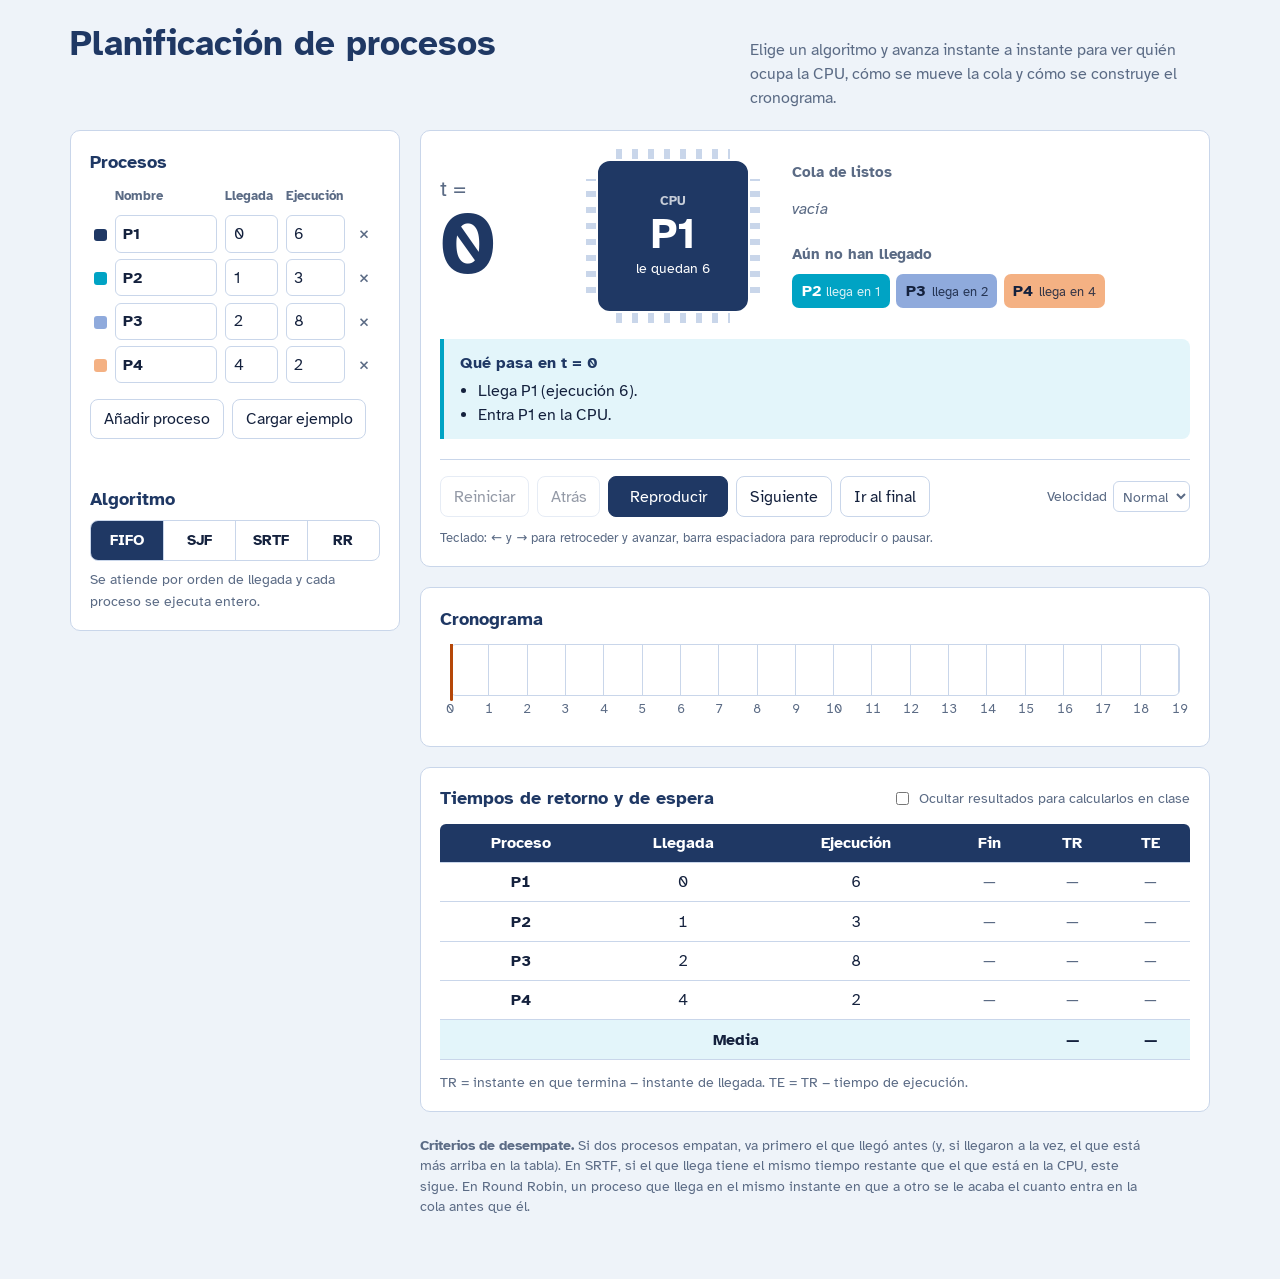
==== index.html @ 210e0654 "Add files via upload" ====
<!DOCTYPE html>
<html lang="es">
<head>
<meta charset="utf-8">
<meta name="viewport" content="width=device-width, initial-scale=1, viewport-fit=cover">
<title>Planificación de procesos · Simulador</title>
<link rel="preconnect" href="https://fonts.googleapis.com">
<link rel="preconnect" href="https://fonts.gstatic.com" crossorigin>
<link href="https://fonts.googleapis.com/css2?family=Atkinson+Hyperlegible:wght@400;700&display=swap" rel="stylesheet">
<style>
:root{
  color-scheme: light;
  --fondo:#EEF3F9; --panel:#FFFFFF; --tinta:#14213D; --suave:#5B6B85; --linea:#C9D6EA;
  --navy:#1F3864; --cian:#00A3C4; --cian-claro:#E3F5FA; --aviso:#B54708;
  --p1:#1F3864; --p2:#00A3C4; --p3:#8FAADC; --p4:#F4B183; --p5:#A9D18E; --p6:#C9A0DC; --p7:#FFD966; --p8:#9DC3E6;
  --t1:#FFFFFF; --t2:#FFFFFF; --t3:#14213D; --t4:#14213D; --t5:#14213D; --t6:#14213D; --t7:#14213D; --t8:#14213D;
  --fuente:"Atkinson Hyperlegible", "Segoe UI", system-ui, -apple-system, sans-serif;
}
@media (prefers-color-scheme: dark){
  :root:not([data-theme="light"]){
    color-scheme: dark;
    --fondo:#0D1626; --panel:#16223A; --tinta:#E6EDF7; --suave:#9AAAC4; --linea:#2C3D5E;
    --navy:#9DC3E6; --cian:#33C3E0; --cian-claro:#123247; --aviso:#F5A35C;
    --p1:#4A6FB5; --t1:#FFFFFF;
  }
}
:root[data-theme="dark"]{
  color-scheme: dark;
  --fondo:#0D1626; --panel:#16223A; --tinta:#E6EDF7; --suave:#9AAAC4; --linea:#2C3D5E;
  --navy:#9DC3E6; --cian:#33C3E0; --cian-claro:#123247; --aviso:#F5A35C;
  --p1:#4A6FB5; --t1:#FFFFFF;
}
:root{box-sizing:border-box;padding-top:env(safe-area-inset-top,0px);padding-bottom:env(safe-area-inset-bottom,0px)}
*,*::before,*::after{box-sizing:inherit}
html{scroll-padding-top:env(safe-area-inset-top,0px)}
body{margin:0;background:var(--fondo);color:var(--tinta);font-family:var(--fuente);font-size:1rem;line-height:1.5}
button,input,select{font:inherit;color:inherit}
:focus-visible{outline:3px solid var(--cian);outline-offset:2px}

.envoltorio{max-width:1180px;margin:0 auto;padding:1.5rem 1.25rem 3rem}
header{display:flex;flex-wrap:wrap;align-items:baseline;justify-content:space-between;gap:.5rem 2rem;margin-bottom:1.25rem}
h1{margin:0;font-size:clamp(1.6rem,3.2vw,2.2rem);line-height:1.15;color:var(--navy)}
header p{margin:0;color:var(--suave);max-width:46ch}
h2{margin:0 0 .75rem;font-size:1.1rem;color:var(--navy)}

.rejilla{display:grid;grid-template-columns:minmax(280px,330px) 1fr;gap:1.25rem;align-items:start}
.bloque{background:var(--panel);border:1px solid var(--linea);border-radius:10px;padding:1.1rem 1.2rem}

/* Editor de procesos */
table.procesos{width:100%;border-collapse:collapse}
table.procesos th{font-size:.82rem;font-weight:700;color:var(--suave);text-align:left;padding:0 .25rem .35rem}
table.procesos td{padding:.2rem .25rem}
table.procesos input{width:100%;padding:.35rem .45rem;border:1px solid var(--linea);border-radius:6px;background:transparent}
table.procesos input.nombre{font-weight:700}
.muestra{display:inline-block;width:.8rem;height:.8rem;border-radius:3px;vertical-align:middle}
.quitar{border:0;background:none;color:var(--suave);cursor:pointer;font-size:1.2rem;line-height:1;padding:.2rem .4rem;border-radius:6px}
.quitar:hover{color:var(--aviso)}
.fila-botones{display:flex;flex-wrap:wrap;gap:.5rem;margin-top:.75rem}
.boton{border:1px solid var(--linea);background:var(--panel);border-radius:8px;padding:.45rem .8rem;cursor:pointer}
.boton:hover{border-color:var(--cian)}
.boton:disabled{opacity:.45;cursor:not-allowed}
.error{color:var(--aviso);font-size:.9rem;margin:.6rem 0 0;min-height:1.2em}

fieldset{border:0;padding:0;margin:1.25rem 0 0}
legend{font-weight:700;color:var(--navy);margin-bottom:.5rem;padding:0;font-size:1.1rem}
.algoritmos{display:grid;grid-template-columns:repeat(4,1fr);border:1px solid var(--linea);border-radius:8px;overflow:hidden}
.algoritmos label{position:relative;text-align:center;padding:.5rem .2rem;cursor:pointer;font-weight:700;font-size:.95rem;border-left:1px solid var(--linea)}
.algoritmos label:first-child{border-left:0}
.algoritmos input{position:absolute;opacity:0;inset:0;cursor:pointer}
.algoritmos label:has(input:checked){background:var(--navy);color:var(--panel)}
.algoritmos label:has(input:focus-visible){outline:3px solid var(--cian);outline-offset:-3px}
.desc-alg{color:var(--suave);font-size:.9rem;margin:.5rem 0 0}
.cuanto{display:flex;align-items:center;gap:.5rem;margin-top:.6rem}
.cuanto input{width:4.5rem;padding:.35rem .45rem;border:1px solid var(--linea);border-radius:6px;background:transparent}
.cuanto[hidden]{display:none}

/* Escena: reloj + CPU + cola */
.escena{display:grid;grid-template-columns:auto 1fr;gap:1.5rem 2rem;align-items:center}
.reloj{font-variant-numeric:tabular-nums;line-height:1}
.reloj .t{font-size:1.4rem;color:var(--suave)}
.reloj .valor{font-size:clamp(3.5rem,8vw,5.5rem);font-weight:700;color:var(--navy);display:block;min-width:2ch}
.reloj .fin{display:block;font-size:.9rem;color:var(--suave);margin-top:.35rem}

.zona-cpu{display:flex;flex-wrap:wrap;align-items:center;gap:1.25rem 2rem}
.chip{--pin:var(--linea);position:relative;width:150px;height:150px;flex:none;margin:12px}
.chip::before,.chip::after{content:"";position:absolute;inset:-12px 18px;background:
  repeating-linear-gradient(90deg,var(--pin) 0 6px,transparent 6px 16px) top/100% 10px no-repeat,
  repeating-linear-gradient(90deg,var(--pin) 0 6px,transparent 6px 16px) bottom/100% 10px no-repeat}
.chip::after{inset:18px -12px;background:
  repeating-linear-gradient(0deg,var(--pin) 0 6px,transparent 6px 16px) left/10px 100% no-repeat,
  repeating-linear-gradient(0deg,var(--pin) 0 6px,transparent 6px 16px) right/10px 100% no-repeat}
.nucleo{position:absolute;inset:0;border-radius:12px;border:2px solid var(--navy);background:var(--panel);
  display:flex;flex-direction:column;align-items:center;justify-content:center;gap:.2rem;z-index:1;transition:background .25s,color .25s}
.nucleo .rotulo{font-size:.8rem;font-weight:700;opacity:.75}
.nucleo .proc{font-size:2.6rem;font-weight:700;line-height:1}
.nucleo .resta{font-size:.85rem}
.nucleo.vacio .proc{font-size:1.1rem;opacity:.6;font-weight:400}

.cola-caja{min-width:0;flex:1}
.cola-caja h3,.llegadas h3{margin:0 0 .4rem;font-size:.95rem;color:var(--suave);font-weight:700}
.cola{display:flex;flex-wrap:wrap;gap:.4rem;min-height:2.4rem;align-items:center}
.ficha{display:inline-flex;align-items:baseline;gap:.35rem;padding:.3rem .6rem;border-radius:7px;font-weight:700}
.ficha small{font-weight:400;font-size:.8rem;opacity:.85}
.cola .vacia{color:var(--suave);font-style:italic}
.llegadas{margin-top:.9rem}

.controles{display:flex;flex-wrap:wrap;align-items:center;gap:.5rem;margin-top:1.25rem;padding-top:1rem;border-top:1px solid var(--linea)}
.controles .principal{background:var(--navy);color:var(--panel);border-color:var(--navy);min-width:7.5rem}
.controles .principal:hover{border-color:var(--cian)}
.velocidad{margin-left:auto;display:flex;align-items:center;gap:.4rem;color:var(--suave);font-size:.9rem}
.velocidad select{border:1px solid var(--linea);border-radius:6px;background:var(--panel);padding:.3rem}
.atajos{width:100%;color:var(--suave);font-size:.82rem;margin:.25rem 0 0}

.sucesos{margin:1rem 0 0;padding:.75rem 1rem;background:var(--cian-claro);border-left:4px solid var(--cian);border-radius:0 8px 8px 0;min-height:3rem}
.sucesos strong{color:var(--navy)}
.sucesos ul{margin:.3rem 0 0;padding-left:1.1rem}

/* Cronograma */
.cronograma{margin-top:1.25rem}
.gantt-scroll{overflow-x:auto;padding-bottom:.25rem}
.gantt{position:relative;min-width:calc(var(--T) * 30px);padding:0 10px}
.pista{position:relative;height:52px;border:1px solid var(--linea);border-radius:6px;
  background:repeating-linear-gradient(90deg,transparent 0 calc(100% / var(--T) - 1px),var(--linea) calc(100% / var(--T) - 1px) calc(100% / var(--T)));}
.tramo{position:absolute;top:0;bottom:0;display:flex;align-items:center;justify-content:center;font-weight:700;border-right:2px solid var(--panel);overflow:hidden;white-space:nowrap}
.tramo.libre{background:repeating-linear-gradient(45deg,transparent 0 5px,var(--linea) 5px 7px);color:var(--suave);font-weight:400}
.tramo.nuevo{animation:aparece .3s ease-out}
@keyframes aparece{from{clip-path:inset(0 calc((1 - var(--desde, 0)) * 100%) 0 0)}to{clip-path:inset(0 0 0 0)}}
.cursor{position:absolute;top:-6px;bottom:-6px;width:3px;margin-left:-1.5px;background:var(--aviso);border-radius:2px;transition:left .25s}
.eje{position:relative;height:1.5rem;margin-top:.25rem;font-size:.82rem;color:var(--suave);font-variant-numeric:tabular-nums}
.eje span{position:absolute;transform:translateX(-50%)}

/* Resultados */
.resultados{margin-top:1.25rem}
.cabecera-res{display:flex;flex-wrap:wrap;justify-content:space-between;align-items:center;gap:.5rem;margin-bottom:.75rem}
.cabecera-res h2{margin:0}
.interruptor{display:flex;align-items:center;gap:.45rem;font-size:.9rem;color:var(--suave);cursor:pointer}
.tabla-scroll{overflow-x:auto}
table.res{width:100%;border-collapse:collapse;font-variant-numeric:tabular-nums;min-width:460px}
table.res th,table.res td{padding:.45rem .6rem;text-align:center;border-bottom:1px solid var(--linea)}
table.res th{background:var(--navy);color:var(--panel);font-weight:700}
table.res th:first-child{border-radius:6px 0 0 0}
table.res th:last-child{border-radius:0 6px 0 0}
table.res tfoot td{font-weight:700;background:var(--cian-claro)}
table.res .pend{color:var(--suave)}
.oculto td.calc{color:transparent;background:repeating-linear-gradient(45deg,transparent 0 6px,var(--linea) 6px 7px)}
.formulas{color:var(--suave);font-size:.9rem;margin:.75rem 0 0}
.notas{color:var(--suave);font-size:.85rem;margin-top:1.5rem;max-width:80ch}

@media (max-width:860px){
  .rejilla{grid-template-columns:1fr}
  .escena{grid-template-columns:1fr}
  .reloj{display:flex;align-items:baseline;gap:.5rem;flex-wrap:wrap}
  .reloj .valor{display:inline}
  .reloj .fin{width:100%}
  .velocidad{margin-left:0}
}
@media (prefers-reduced-motion:reduce){*{animation:none!important;transition:none!important}}
</style>
</head>
<body>
<div class="envoltorio">
  <header>
    <h1>Planificación de procesos</h1>
    <p>Elige un algoritmo y avanza instante a instante para ver quién ocupa la CPU, cómo se mueve la cola y cómo se construye el cronograma.</p>
  </header>

  <div class="rejilla">
    <aside class="bloque" aria-label="Datos del ejercicio">
      <h2>Procesos</h2>
      <table class="procesos">
        <thead><tr><th></th><th>Nombre</th><th>Llegada</th><th>Ejecución</th><th><span class="visually-hidden" style="position:absolute;left:-9999px">Quitar</span></th></tr></thead>
        <tbody id="filas"></tbody>
      </table>
      <div class="fila-botones">
        <button class="boton" id="anadir" type="button">Añadir proceso</button>
        <button class="boton" id="ejemplo" type="button">Cargar ejemplo</button>
      </div>
      <p class="error" id="error" role="alert"></p>

      <fieldset>
        <legend>Algoritmo</legend>
        <div class="algoritmos" id="algoritmos">
          <label><input type="radio" name="alg" value="FIFO" checked>FIFO</label>
          <label><input type="radio" name="alg" value="SJF">SJF</label>
          <label><input type="radio" name="alg" value="SRTF">SRTF</label>
          <label><input type="radio" name="alg" value="RR">RR</label>
        </div>
        <p class="desc-alg" id="desc-alg"></p>
        <label class="cuanto" id="caja-cuanto" hidden>Cuanto (q)
          <input type="number" id="q" min="1" max="20" value="3">
        </label>
      </fieldset>
    </aside>

    <main>
      <section class="bloque" aria-label="Estado del sistema">
        <div class="escena">
          <div class="reloj" aria-live="polite">
            <span class="t">t =</span>
            <span class="valor" id="t">0</span>
            <span class="fin" id="t-fin"></span>
          </div>
          <div class="zona-cpu">
            <div class="chip"><div class="nucleo vacio" id="nucleo"><span class="rotulo">CPU</span><span class="proc" id="cpu-proc">libre</span><span class="resta" id="cpu-resta"></span></div></div>
            <div class="cola-caja">
              <h3>Cola de listos</h3>
              <div class="cola" id="cola"></div>
              <div class="llegadas">
                <h3>Aún no han llegado</h3>
                <div class="cola" id="pendientes"></div>
              </div>
            </div>
          </div>
        </div>
        <div class="sucesos" id="sucesos" aria-live="polite"></div>
        <div class="controles">
          <button class="boton" id="b-inicio" type="button">Reiniciar</button>
          <button class="boton" id="b-atras" type="button">Atrás</button>
          <button class="boton principal" id="b-play" type="button">Reproducir</button>
          <button class="boton" id="b-paso" type="button">Siguiente</button>
          <button class="boton" id="b-final" type="button">Ir al final</button>
          <label class="velocidad">Velocidad
            <select id="velocidad">
              <option value="1400">Lenta</option>
              <option value="800" selected>Normal</option>
              <option value="350">Rápida</option>
            </select>
          </label>
          <p class="atajos">Teclado: ← y → para retroceder y avanzar, barra espaciadora para reproducir o pausar.</p>
        </div>
      </section>

      <section class="bloque cronograma" aria-label="Cronograma">
        <h2>Cronograma</h2>
        <div class="gantt-scroll">
          <div class="gantt" id="gantt">
            <div class="pista" id="pista"><div class="cursor" id="cursor"></div></div>
            <div class="eje" id="eje"></div>
          </div>
        </div>
      </section>

      <section class="bloque resultados" aria-label="Resultados">
        <div class="cabecera-res">
          <h2>Tiempos de retorno y de espera</h2>
          <label class="interruptor"><input type="checkbox" id="ocultar"> Ocultar resultados para calcularlos en clase</label>
        </div>
        <div class="tabla-scroll">
          <table class="res" id="tabla-res">
            <thead><tr><th>Proceso</th><th>Llegada</th><th>Ejecución</th><th>Fin</th><th>TR</th><th>TE</th></tr></thead>
            <tbody id="res-filas"></tbody>
            <tfoot><tr><td colspan="4">Media</td><td class="calc" id="m-tr">—</td><td class="calc" id="m-te">—</td></tr></tfoot>
          </table>
        </div>
        <p class="formulas">TR = instante en que termina − instante de llegada. TE = TR − tiempo de ejecución.</p>
      </section>

      <p class="notas"><strong>Criterios de desempate.</strong> Si dos procesos empatan, va primero el que llegó antes (y, si llegaron a la vez, el que está más arriba en la tabla). En SRTF, si el que llega tiene el mismo tiempo restante que el que está en la CPU, este sigue. En Round Robin, un proceso que llega en el mismo instante en que a otro se le acaba el cuanto entra en la cola antes que él.</p>
    </main>
  </div>
</div>

<script>
function simular(procs, alg, q) {
  const quedan = r => r === 1 ? "le queda 1" : `le quedan ${r}`;
  // procs: [{n, a, b}] ; devuelve {pasos, unidades, fin, T}
  const P = procs.map((p, i) => ({...p, i, rem: p.b}));
  const porLlegada = [...P].sort((x, y) => x.a - y.a || x.i - y.i);
  const listos = [];
  let cpu = null, usado = 0, t = 0, idDespacho = 0, hechos = 0;
  const unidades = [], pasos = [], fin = {};
  const total = P.reduce((s, p) => s + p.b, 0);
  const tMax = Math.max(...P.map(p => p.a)) + total + 1;
  let terminadoAhora = null;
  const elegirMin = (lista, clave) => lista.reduce((m, p) =>
    (clave(p) < clave(m) || (clave(p) === clave(m) && (p.a < m.a || (p.a === m.a && p.i < m.i)))) ? p : m);

  while (t <= tMax) {
    const ev = [];
    if (terminadoAhora) { ev.push({tipo: 'fin', txt: `termina ${terminadoAhora.n}`}); terminadoAhora = null; }
    const llegan = porLlegada.filter(p => p.a === t);
    for (const p of llegan) { listos.push(p); ev.push({tipo: 'llega', txt: `llega ${p.n} (ejecución ${p.b})`}); }

    if (hechos === P.length) { pasos.push({t, cpu: null, rem: null, cola: [], ev, acabado: true}); break; }

    let anterior = cpu;
    if (alg === 'RR' && cpu && usado === q) {
      listos.push(cpu);
      ev.push({tipo: 'cuanto', txt: `a ${cpu.n} se le acaba el cuanto (${quedan(cpu.rem)}) y vuelve al final de la cola`});
      cpu = null;
    }
    if (alg === 'SRTF' && cpu && listos.length) {
      const mejor = elegirMin(listos, p => p.rem);
      if (mejor.rem < cpu.rem) {
        ev.push({tipo: 'expulsa', txt: `${mejor.n} (${mejor.rem}) expulsa a ${cpu.n}, al que ${quedan(cpu.rem)}`});
        listos.push(cpu); cpu = null;
      } else if (llegan.length) {
        ev.push({tipo: 'sigue', txt: `${cpu.n} sigue: ${quedan(cpu.rem)}, no más que ${mejor.n} (${mejor.rem})`});
      }
    }
    if (!cpu && listos.length) {
      let elegido;
      if (alg === 'FIFO' || alg === 'RR') elegido = listos[0];
      else if (alg === 'SJF') elegido = elegirMin(listos, p => p.b);
      else elegido = elegirMin(listos, p => p.rem);
      listos.splice(listos.indexOf(elegido), 1);
      cpu = elegido; usado = 0; idDespacho++;
      if (elegido !== anterior || alg === 'RR') ev.push({tipo: 'entra', txt: `entra ${cpu.n} en la CPU`});
    }
    pasos.push({t, cpu: cpu ? cpu.n : null, rem: cpu ? cpu.rem : null, cola: listos.map(p => p.n), ev, acabado: false});

    if (cpu) {
      unidades.push({n: cpu.n, d: idDespacho});
      cpu.rem--; usado++;
      if (cpu.rem === 0) { fin[cpu.n] = t + 1; hechos++; terminadoAhora = cpu; cpu = null; }
    } else {
      unidades.push({n: null, d: -1});
      if (!ev.length) ev.push({tipo: 'libre', txt: 'CPU libre: no hay procesos listos'});
    }
    t++;
  }
  return {pasos, unidades, fin, T: unidades.length};
}

const EJEMPLO = [["P1",0,6],["P2",1,3],["P3",2,8],["P4",4,2]];
const DESC = {
  FIFO: "Se atiende por orden de llegada y cada proceso se ejecuta entero.",
  SJF: "Cuando la CPU queda libre entra el proceso más corto. No hay expulsión.",
  SRTF: "En cada llegada, si un proceso necesita menos tiempo que lo que le queda al que está en la CPU, lo expulsa.",
  RR: "Cada proceso usa la CPU como mucho q unidades seguidas y, si no ha terminado, vuelve al final de la cola."
};
const $ = id => document.getElementById(id);
let procesos = EJEMPLO.map(([n,a,b]) => ({n,a,b}));
let sim = null, paso = 0, temporizador = null, tramosPintados = 0, tAnterior = -1;

const colorDe = n => { const i = procesos.findIndex(p => p.n === n) % 8 + 1; return [`var(--p${i})`, `var(--t${i})`]; };
const alg = () => document.querySelector('input[name="alg"]:checked').value;

function pintarFilas(){
  const tb = $('filas'); tb.innerHTML = '';
  procesos.forEach((p, i) => {
    const tr = document.createElement('tr');
    tr.innerHTML = `<td><span class="muestra"></span></td>
      <td><input class="nombre" maxlength="4" aria-label="Nombre del proceso ${i+1}"></td>
      <td><input type="number" min="0" max="50" aria-label="Llegada del proceso ${i+1}"></td>
      <td><input type="number" min="1" max="30" aria-label="Ejecución del proceso ${i+1}"></td>
      <td><button class="quitar" type="button" aria-label="Quitar proceso ${i+1}">×</button></td>`;
    const [nom, lle, eje] = tr.querySelectorAll('input');
    nom.value = p.n; lle.value = p.a; eje.value = p.b;
    tr.querySelector('.muestra').style.background = `var(--p${i % 8 + 1})`;
    nom.addEventListener('input', () => { p.n = nom.value.trim(); recalcular(); });
    lle.addEventListener('input', () => { p.a = lle.value === '' ? NaN : +lle.value; recalcular(); });
    eje.addEventListener('input', () => { p.b = eje.value === '' ? NaN : +eje.value; recalcular(); });
    tr.querySelector('.quitar').addEventListener('click', () => { procesos.splice(i, 1); pintarFilas(); recalcular(); });
    tr.querySelector('.quitar').disabled = procesos.length <= 1;
    tb.appendChild(tr);
  });
  $('anadir').disabled = procesos.length >= 8;
}

function validar(){
  const nombres = new Set();
  for (const p of procesos){
    if (!p.n) return 'Cada proceso necesita un nombre.';
    if (nombres.has(p.n)) return `El nombre ${p.n} está repetido.`;
    nombres.add(p.n);
    if (!Number.isInteger(p.a) || p.a < 0 || p.a > 50) return `La llegada de ${p.n} tiene que ser un entero entre 0 y 50.`;
    if (!Number.isInteger(p.b) || p.b < 1 || p.b > 30) return `La ejecución de ${p.n} tiene que ser un entero entre 1 y 30.`;
  }
  const q = +$('q').value;
  if (alg() === 'RR' && (!Number.isInteger(q) || q < 1 || q > 20)) return 'El cuanto tiene que ser un entero entre 1 y 20.';
  return '';
}

function recalcular(){
  parar();
  $('desc-alg').textContent = DESC[alg()];
  $('caja-cuanto').hidden = alg() !== 'RR';
  const err = validar();
  $('error').textContent = err;
  if (err){ sim = null; mostrar(); return; }
  sim = simular(procesos, alg(), +$('q').value);
  paso = 0; tramosPintados = 0; tAnterior = -1;
  const T = sim.T;
  $('gantt').style.setProperty('--T', T);
  const eje = $('eje'); eje.innerHTML = '';
  for (let i = 0; i <= T; i++){ const s = document.createElement('span'); s.textContent = i; s.style.left = (i / T * 100) + '%'; eje.appendChild(s); }
  const tb = $('res-filas'); tb.innerHTML = '';
  procesos.forEach(p => {
    const tr = document.createElement('tr');
    tr.innerHTML = '<th scope="row"></th><td></td><td></td><td class="calc"></td><td class="calc"></td><td class="calc"></td>';
    const c = tr.children; c[0].textContent = p.n; c[0].style.cssText = 'background:transparent;color:inherit';
    c[1].textContent = p.a; c[2].textContent = p.b;
    tb.appendChild(tr);
  });
  mostrar();
}

function ficha(n, extra){
  const [bg, fg] = colorDe(n);
  const s = document.createElement('span'); s.className = 'ficha'; s.style.background = bg; s.style.color = fg;
  s.textContent = n;
  if (extra != null){ const sm = document.createElement('small'); sm.textContent = extra; s.appendChild(sm); }
  return s;
}

function mostrar(){
  const ctrls = ['b-inicio','b-atras','b-play','b-paso','b-final'];
  if (!sim){ ctrls.forEach(id => $(id).disabled = true); $('sucesos').textContent = 'Corrige los datos de los procesos para empezar la simulación.'; return; }
  const ultimo = sim.pasos.length - 1;
  const st = sim.pasos[paso];
  $('t').textContent = st.t;
  $('t-fin').textContent = st.acabado ? 'Todos los procesos han terminado' : '';
  $('b-inicio').disabled = $('b-atras').disabled = paso === 0;
  $('b-paso').disabled = $('b-final').disabled = $('b-play').disabled = paso === ultimo;

  // CPU
  const nucleo = $('nucleo');
  if (st.cpu){
    const [bg, fg] = colorDe(st.cpu);
    nucleo.classList.remove('vacio'); nucleo.style.background = bg; nucleo.style.color = fg;
    $('cpu-proc').textContent = st.cpu;
    $('cpu-resta').textContent = st.rem === 1 ? 'le queda 1' : `le quedan ${st.rem}`;
  } else {
    nucleo.classList.add('vacio'); nucleo.style.background = ''; nucleo.style.color = '';
    $('cpu-proc').textContent = st.acabado ? 'fin' : 'libre'; $('cpu-resta').textContent = '';
  }
  // Cola: restante de cada uno en este instante
  const restante = {};
  procesos.forEach(p => restante[p.n] = p.b);
  sim.unidades.slice(0, st.t).forEach(u => { if (u.n) restante[u.n]--; });
  const cola = $('cola'); cola.innerHTML = '';
  if (st.cola.length) st.cola.forEach(n => cola.appendChild(ficha(n, restante[n])));
  else { const v = document.createElement('span'); v.className = 'vacia'; v.textContent = 'vacía'; cola.appendChild(v); }
  const pend = $('pendientes'); pend.innerHTML = '';
  const futuros = procesos.filter(p => p.a > st.t).sort((x, y) => x.a - y.a);
  if (futuros.length) futuros.forEach(p => pend.appendChild(ficha(p.n, `llega en ${p.a}`)));
  else { const v = document.createElement('span'); v.className = 'vacia'; v.textContent = 'ya han llegado todos'; pend.appendChild(v); }

  // Sucesos
  const suc = $('sucesos'); suc.innerHTML = '';
  const tit = document.createElement('strong'); tit.textContent = `Qué pasa en t = ${st.t}`; suc.appendChild(tit);
  const ul = document.createElement('ul');
  const evs = st.ev.length ? st.ev.map(e => e.txt) : [st.cpu ? `${st.cpu} sigue en la CPU` : 'CPU libre'];
  evs.forEach(t => { const li = document.createElement('li'); li.textContent = t.charAt(0).toUpperCase() + t.slice(1) + '.'; ul.appendChild(li); });
  suc.appendChild(ul);

  // Cronograma hasta t
  const pista = $('pista');
  pista.querySelectorAll('.tramo').forEach(e => e.remove());
  const T = sim.T, segs = [];
  sim.unidades.slice(0, st.t).forEach((u, i) => {
    const l = segs[segs.length - 1];
    if (l && l.d === u.d && (u.d !== -1 || l.n === null)) l.e = i + 1; else segs.push({n: u.n, d: u.d, s: i, e: i + 1});
  });
  segs.forEach((s, k) => {
    const d = document.createElement('div');
    const avanza = st.t === tAnterior + 1 && k === segs.length - 1 && s.e === st.t;
    d.className = 'tramo' + (s.n ? '' : ' libre') + (avanza ? ' nuevo' : '');
    if (avanza) d.style.setProperty('--desde', (s.e - s.s - 1) / (s.e - s.s));
    d.style.left = (s.s / T * 100) + '%'; d.style.width = ((s.e - s.s) / T * 100) + '%';
    if (s.n){ const [bg, fg] = colorDe(s.n); d.style.background = bg; d.style.color = fg; d.textContent = s.n; }
    else d.textContent = '—';
    d.title = `${s.n || 'CPU libre'}: de ${s.s} a ${s.e}`;
    pista.appendChild(d);
  });
  tramosPintados = segs.length; tAnterior = st.t;
  $('cursor').style.left = (st.t / T * 100) + '%';
  pista.appendChild($('cursor'));

  // Resultados hasta t
  let sTR = 0, sTE = 0, n = 0;
  [...$('res-filas').children].forEach((tr, i) => {
    const p = procesos[i], f = sim.fin[p.n], c = tr.children;
    if (f != null && f <= st.t){
      const TR = f - p.a, TE = TR - p.b; sTR += TR; sTE += TE; n++;
      c[3].textContent = f; c[4].textContent = TR; c[5].textContent = TE;
      [3,4,5].forEach(k => c[k].classList.remove('pend'));
    } else { [3,4,5].forEach(k => { c[k].textContent = '—'; c[k].classList.add('pend'); }); }
  });
  const fmt = x => (Math.round(x * 100) / 100).toLocaleString('es-ES');
  $('m-tr').textContent = n === procesos.length ? fmt(sTR / n) : '—';
  $('m-te').textContent = n === procesos.length ? fmt(sTE / n) : '—';
}

function ir(k){ if (!sim) return; paso = Math.max(0, Math.min(sim.pasos.length - 1, k)); mostrar(); if (paso === sim.pasos.length - 1) parar(); }
function parar(){ clearInterval(temporizador); temporizador = null; $('b-play').textContent = 'Reproducir'; }
function alternar(){
  if (!sim) return;
  if (temporizador){ parar(); return; }
  if (paso === sim.pasos.length - 1) return;
  $('b-play').textContent = 'Pausar';
  temporizador = setInterval(() => ir(paso + 1), +$('velocidad').value);
}

$('b-inicio').onclick = () => { parar(); ir(0); };
$('b-atras').onclick = () => { parar(); ir(paso - 1); };
$('b-paso').onclick = () => { parar(); ir(paso + 1); };
$('b-final').onclick = () => { parar(); ir(Infinity); };
$('b-play').onclick = alternar;
$('velocidad').onchange = () => { if (temporizador){ parar(); alternar(); } };
$('anadir').onclick = () => {
  let k = procesos.length + 1; while (procesos.some(p => p.n === 'P' + k)) k++;
  const ultimaLlegada = Math.max(0, ...procesos.map(p => p.a || 0));
  procesos.push({n: 'P' + k, a: ultimaLlegada + 1, b: 2}); pintarFilas(); recalcular();
};
$('ejemplo').onclick = () => { procesos = EJEMPLO.map(([n,a,b]) => ({n,a,b})); pintarFilas(); recalcular(); };
document.querySelectorAll('input[name="alg"]').forEach(r => r.addEventListener('change', recalcular));
$('q').addEventListener('input', recalcular);
$('ocultar').addEventListener('change', e => $('tabla-res').classList.toggle('oculto', e.target.checked));
document.addEventListener('keydown', e => {
  if (e.target.closest('input, select, textarea')) return;
  if (e.key === 'ArrowRight'){ e.preventDefault(); parar(); ir(paso + 1); }
  else if (e.key === 'ArrowLeft'){ e.preventDefault(); parar(); ir(paso - 1); }
  else if (e.key === ' ' && !e.target.closest('button')){ e.preventDefault(); alternar(); }
});

pintarFilas(); recalcular();
</script>
</body>
</html>
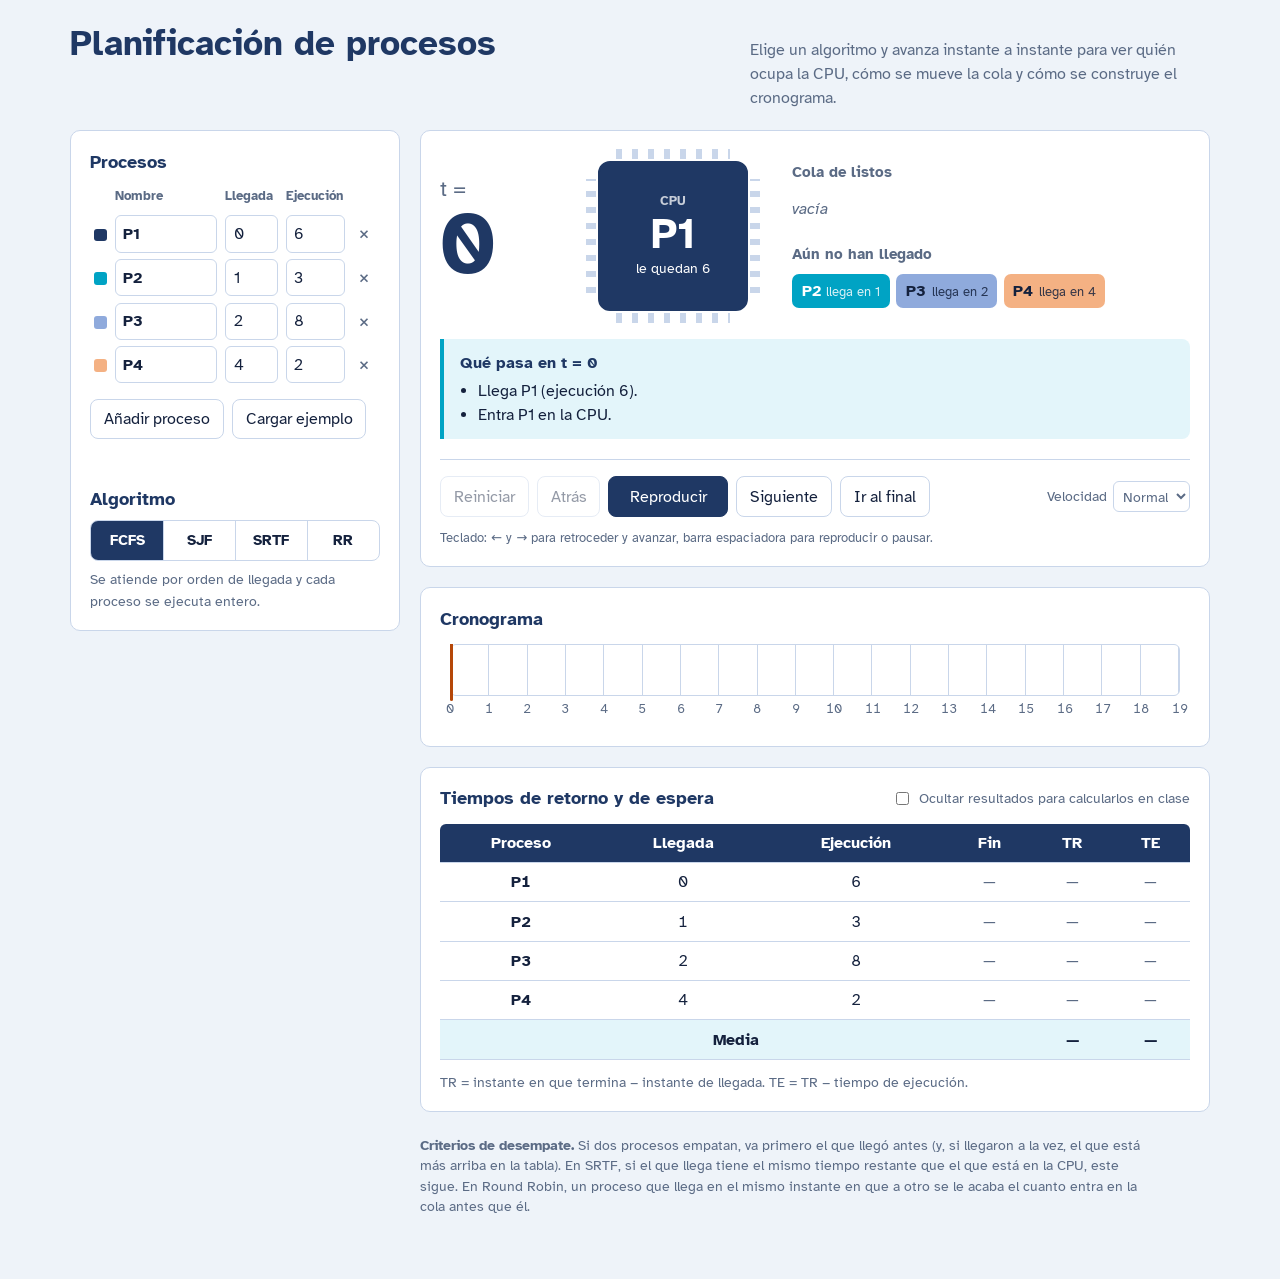
==== commit bb0e61a8: "Add files via upload FIFO to FCFS" ====
--- a/index.html
+++ b/index.html
@@ -180,7 +180,7 @@
       <fieldset>
         <legend>Algoritmo</legend>
         <div class="algoritmos" id="algoritmos">
-          <label><input type="radio" name="alg" value="FIFO" checked>FIFO</label>
+          <label><input type="radio" name="alg" value="FCFS" checked>FCFS</label>
           <label><input type="radio" name="alg" value="SJF">SJF</label>
           <label><input type="radio" name="alg" value="SRTF">SRTF</label>
           <label><input type="radio" name="alg" value="RR">RR</label>
@@ -300,7 +300,7 @@
     }
     if (!cpu && listos.length) {
       let elegido;
-      if (alg === 'FIFO' || alg === 'RR') elegido = listos[0];
+      if (alg === 'FCFS' || alg === 'RR') elegido = listos[0];
       else if (alg === 'SJF') elegido = elegirMin(listos, p => p.b);
       else elegido = elegirMin(listos, p => p.rem);
       listos.splice(listos.indexOf(elegido), 1);
@@ -324,7 +324,7 @@
 
 const EJEMPLO = [["P1",0,6],["P2",1,3],["P3",2,8],["P4",4,2]];
 const DESC = {
-  FIFO: "Se atiende por orden de llegada y cada proceso se ejecuta entero.",
+  FCFS: "Se atiende por orden de llegada y cada proceso se ejecuta entero.",
   SJF: "Cuando la CPU queda libre entra el proceso más corto. No hay expulsión.",
   SRTF: "En cada llegada, si un proceso necesita menos tiempo que lo que le queda al que está en la CPU, lo expulsa.",
   RR: "Cada proceso usa la CPU como mucho q unidades seguidas y, si no ha terminado, vuelve al final de la cola."
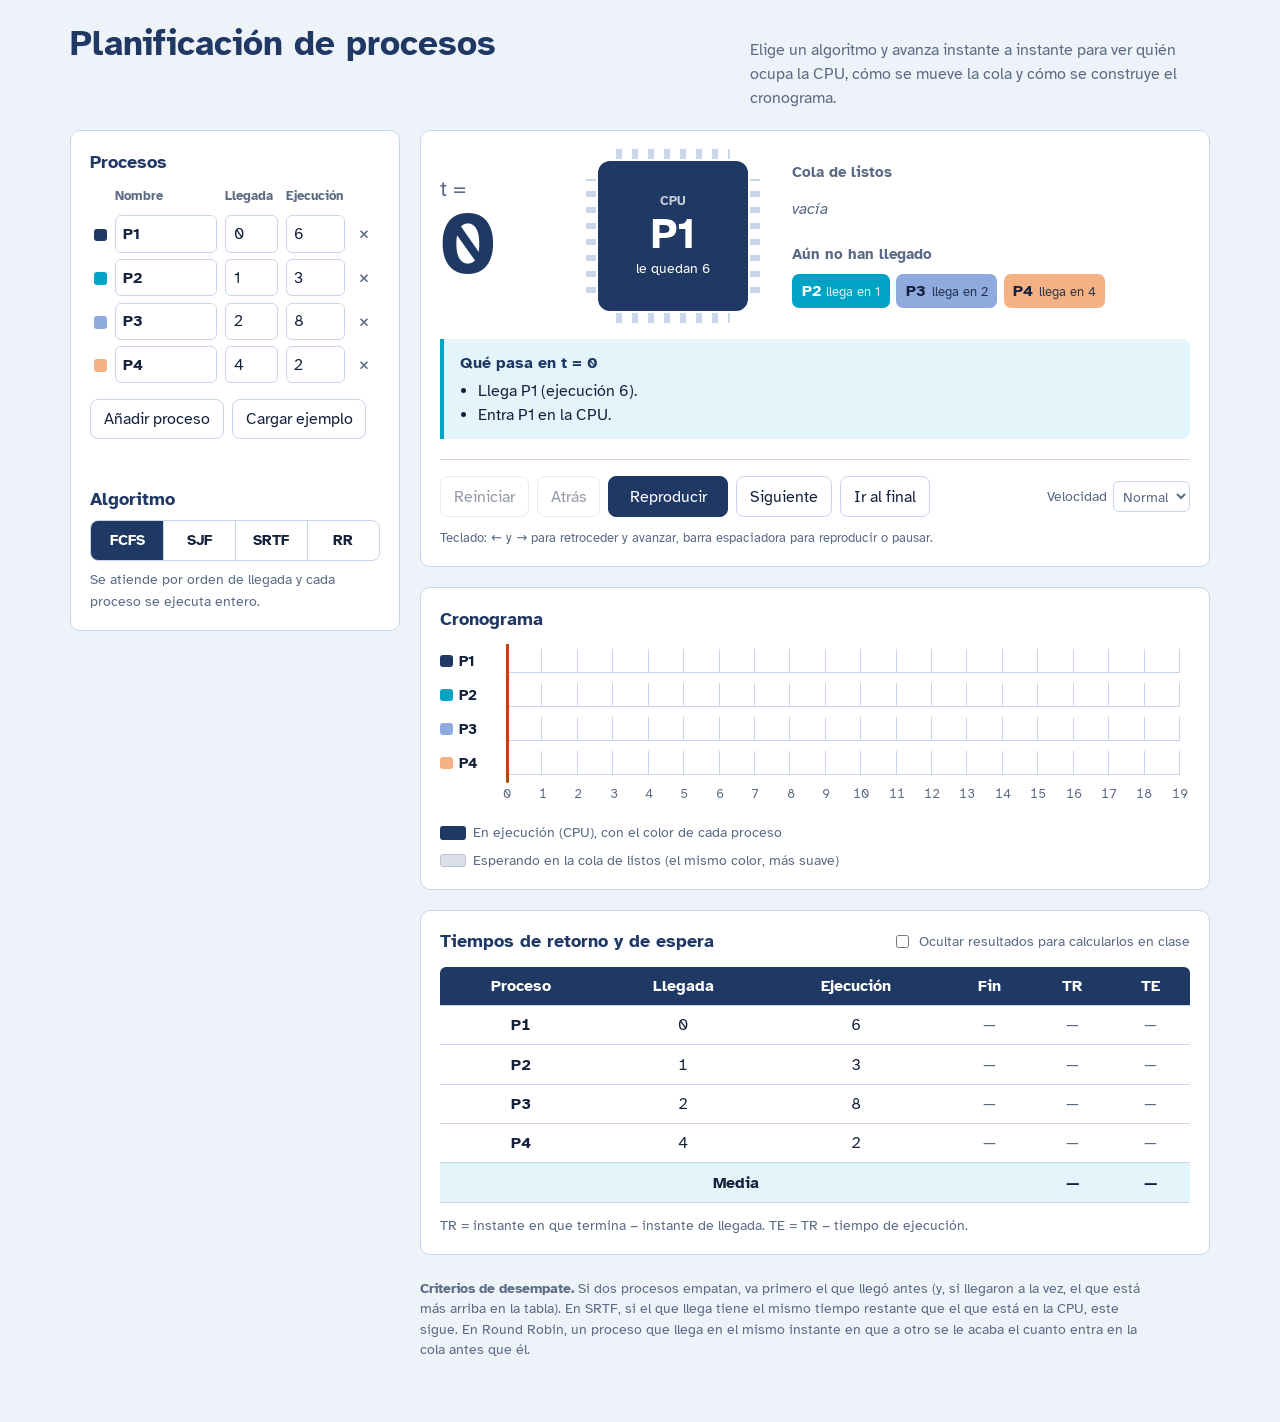
==== commit 382007fc: "Add files via upload" ====
--- a/index.html
+++ b/index.html
@@ -115,19 +115,32 @@
 .sucesos strong{color:var(--navy)}
 .sucesos ul{margin:.3rem 0 0;padding-left:1.1rem}
 
-/* Cronograma */
+/* Cronograma: una fila por proceso */
 .cronograma{margin-top:1.25rem}
 .gantt-scroll{overflow-x:auto;padding-bottom:.25rem}
-.gantt{position:relative;min-width:calc(var(--T) * 30px);padding:0 10px}
-.pista{position:relative;height:52px;border:1px solid var(--linea);border-radius:6px;
+.gantt{--etq:4.2rem;position:relative;min-width:calc(var(--etq) + var(--T) * 30px + 10px);padding-right:10px}
+.fila-g{display:grid;grid-template-columns:var(--etq) 1fr;align-items:center;height:34px}
+.etq{font-weight:700;font-size:.95rem;display:flex;align-items:center;gap:.4rem;white-space:nowrap}
+.etq.libre{font-weight:400;color:var(--suave);font-size:.85rem}
+.pista{position:relative;height:24px;border-bottom:1px solid var(--linea);
   background:repeating-linear-gradient(90deg,transparent 0 calc(100% / var(--T) - 1px),var(--linea) calc(100% / var(--T) - 1px) calc(100% / var(--T)));}
-.tramo{position:absolute;top:0;bottom:0;display:flex;align-items:center;justify-content:center;font-weight:700;border-right:2px solid var(--panel);overflow:hidden;white-space:nowrap}
-.tramo.libre{background:repeating-linear-gradient(45deg,transparent 0 5px,var(--linea) 5px 7px);color:var(--suave);font-weight:400}
+.tramo{position:absolute;top:0;bottom:0;border-radius:3px}
+.tramo.ejec{border-right:2px solid var(--panel)}
+.tramo.espera{box-sizing:border-box}
+.tramo.libre{background:repeating-linear-gradient(45deg,transparent 0 5px,var(--suave) 5px 6px);opacity:.6}
 .tramo.nuevo{animation:aparece .3s ease-out}
 @keyframes aparece{from{clip-path:inset(0 calc((1 - var(--desde, 0)) * 100%) 0 0)}to{clip-path:inset(0 0 0 0)}}
-.cursor{position:absolute;top:-6px;bottom:-6px;width:3px;margin-left:-1.5px;background:var(--aviso);border-radius:2px;transition:left .25s}
-.eje{position:relative;height:1.5rem;margin-top:.25rem;font-size:.82rem;color:var(--suave);font-variant-numeric:tabular-nums}
+.capa-cursor{position:absolute;top:0;left:var(--etq);right:10px;bottom:1.75rem;pointer-events:none}
+.cursor{position:absolute;top:-4px;bottom:-2px;width:3px;margin-left:-1.5px;background:var(--aviso);border-radius:2px;transition:left .25s}
+.eje{position:relative;height:1.5rem;margin:.3rem 0 0 var(--etq);font-size:.82rem;color:var(--suave);font-variant-numeric:tabular-nums}
 .eje span{position:absolute;transform:translateX(-50%)}
+.leyenda{display:flex;flex-wrap:wrap;gap:.4rem 1.5rem;margin-top:.6rem;font-size:.88rem;color:var(--suave)}
+.leyenda span{display:inline-flex;align-items:center;gap:.45rem}
+.leyenda i{display:inline-block;width:1.6rem;height:.85rem;border-radius:3px}
+.leyenda .l-ejec{background:var(--p1)}
+.leyenda .l-esp{background:color-mix(in srgb,var(--p1) 16%,var(--panel));border:1px solid color-mix(in srgb,var(--p1) 29%,var(--panel))}
+.leyenda .l-libre{background:repeating-linear-gradient(45deg,transparent 0 5px,var(--suave) 5px 6px);opacity:.6;border:1px solid var(--linea)}
+.leyenda [hidden]{display:none}
 
 /* Resultados */
 .resultados{margin-top:1.25rem}
@@ -234,9 +247,15 @@
         <h2>Cronograma</h2>
         <div class="gantt-scroll">
           <div class="gantt" id="gantt">
-            <div class="pista" id="pista"><div class="cursor" id="cursor"></div></div>
+            <div id="filas-gantt"></div>
             <div class="eje" id="eje"></div>
+            <div class="capa-cursor"><div class="cursor" id="cursor"></div></div>
           </div>
+        </div>
+        <div class="leyenda">
+          <span><i class="l-ejec"></i>En ejecución (CPU), con el color de cada proceso</span>
+          <span><i class="l-esp"></i>Esperando en la cola de listos (el mismo color, más suave)</span>
+          <span id="ley-libre" hidden><i class="l-libre"></i>CPU libre</span>
         </div>
       </section>
 
@@ -331,7 +350,7 @@
 };
 const $ = id => document.getElementById(id);
 let procesos = EJEMPLO.map(([n,a,b]) => ({n,a,b}));
-let sim = null, paso = 0, temporizador = null, tramosPintados = 0, tAnterior = -1;
+let sim = null, paso = 0, temporizador = null, tAnterior = -1, pistas = {};
 
 const colorDe = n => { const i = procesos.findIndex(p => p.n === n) % 8 + 1; return [`var(--p${i})`, `var(--t${i})`]; };
 const alg = () => document.querySelector('input[name="alg"]:checked').value;
@@ -380,9 +399,22 @@
   $('error').textContent = err;
   if (err){ sim = null; mostrar(); return; }
   sim = simular(procesos, alg(), +$('q').value);
-  paso = 0; tramosPintados = 0; tAnterior = -1;
+  paso = 0; tAnterior = -1;
   const T = sim.T;
   $('gantt').style.setProperty('--T', T);
+  const filasG = $('filas-gantt'); filasG.innerHTML = ''; pistas = {};
+  const nuevaFila = (clave, texto, color) => {
+    const f = document.createElement('div'); f.className = 'fila-g';
+    const e = document.createElement('span'); e.className = 'etq' + (color ? '' : ' libre');
+    if (color){ const m = document.createElement('span'); m.className = 'muestra'; m.style.background = color; e.appendChild(m); }
+    e.appendChild(document.createTextNode(texto));
+    const pi = document.createElement('div'); pi.className = 'pista';
+    f.append(e, pi); filasG.appendChild(f); pistas[clave] = pi;
+  };
+  procesos.forEach(p => nuevaFila(p.n, p.n, colorDe(p.n)[0]));
+  const hayLibre = sim.unidades.some(u => !u.n);
+  if (hayLibre) nuevaFila('\u0000libre', 'CPU libre', null);
+  $('ley-libre').hidden = !hayLibre;
   const eje = $('eje'); eje.innerHTML = '';
   for (let i = 0; i <= T; i++){ const s = document.createElement('span'); s.textContent = i; s.style.left = (i / T * 100) + '%'; eje.appendChild(s); }
   const tb = $('res-filas'); tb.innerHTML = '';
@@ -445,28 +477,52 @@
   evs.forEach(t => { const li = document.createElement('li'); li.textContent = t.charAt(0).toUpperCase() + t.slice(1) + '.'; ul.appendChild(li); });
   suc.appendChild(ul);
 
-  // Cronograma hasta t
-  const pista = $('pista');
-  pista.querySelectorAll('.tramo').forEach(e => e.remove());
-  const T = sim.T, segs = [];
-  sim.unidades.slice(0, st.t).forEach((u, i) => {
-    const l = segs[segs.length - 1];
-    if (l && l.d === u.d && (u.d !== -1 || l.n === null)) l.e = i + 1; else segs.push({n: u.n, d: u.d, s: i, e: i + 1});
-  });
-  segs.forEach((s, k) => {
+  // Cronograma hasta t: una fila por proceso
+  Object.values(pistas).forEach(el => el.innerHTML = '');
+  const T = sim.T, avanzando = st.t === tAnterior + 1;
+  const pintar = (pista, sgs, estilo) => sgs.forEach(sg => {
     const d = document.createElement('div');
-    const avanza = st.t === tAnterior + 1 && k === segs.length - 1 && s.e === st.t;
-    d.className = 'tramo' + (s.n ? '' : ' libre') + (avanza ? ' nuevo' : '');
-    if (avanza) d.style.setProperty('--desde', (s.e - s.s - 1) / (s.e - s.s));
-    d.style.left = (s.s / T * 100) + '%'; d.style.width = ((s.e - s.s) / T * 100) + '%';
-    if (s.n){ const [bg, fg] = colorDe(s.n); d.style.background = bg; d.style.color = fg; d.textContent = s.n; }
-    else d.textContent = '—';
-    d.title = `${s.n || 'CPU libre'}: de ${s.s} a ${s.e}`;
+    const nuevo = avanzando && sg.e === st.t;
+    d.className = 'tramo ' + sg.tipo + (nuevo ? ' nuevo' : '');
+    if (nuevo) d.style.setProperty('--desde', (sg.e - sg.s - 1) / (sg.e - sg.s));
+    d.style.left = (sg.s / T * 100) + '%'; d.style.width = ((sg.e - sg.s) / T * 100) + '%';
+    estilo(d, sg);
     pista.appendChild(d);
   });
-  tramosPintados = segs.length; tAnterior = st.t;
+  const agrupar = (estadoEn) => {
+    const sgs = [];
+    for (let i = 0; i < st.t; i++){
+      const k = estadoEn(i); if (!k) continue;
+      const l = sgs[sgs.length - 1];
+      if (l && l.k === k && l.e === i) l.e = i + 1;
+      else sgs.push({k, tipo: k.split(':')[0], s: i, e: i + 1});
+    }
+    return sgs;
+  };
+  procesos.forEach(p => {
+    const finP = sim.fin[p.n] ?? Infinity;
+    const sgs = agrupar(i => {
+      const u = sim.unidades[i];
+      if (u.n === p.n) return 'ejec:' + u.d;
+      if (p.a <= i && i < finP) return 'espera';
+      return null;
+    });
+    const [bg] = colorDe(p.n);
+    pintar(pistas[p.n], sgs, (d, sg) => {
+      if (sg.tipo === 'ejec'){ d.style.background = bg; d.title = `${p.n} en la CPU: de ${sg.s} a ${sg.e}`; }
+      else {
+        d.style.background = `color-mix(in srgb, ${bg} 16%, var(--panel))`;
+        d.style.border = `1px solid color-mix(in srgb, ${bg} 29%, var(--panel))`;
+        d.title = `${p.n} esperando en la cola: de ${sg.s} a ${sg.e}`;
+      }
+    });
+  });
+  if (pistas['\u0000libre']){
+    const sgs = agrupar(i => sim.unidades[i].n ? null : 'libre');
+    pintar(pistas['\u0000libre'], sgs, (d, sg) => { d.title = `CPU libre: de ${sg.s} a ${sg.e}`; });
+  }
+  tAnterior = st.t;
   $('cursor').style.left = (st.t / T * 100) + '%';
-  pista.appendChild($('cursor'));
 
   // Resultados hasta t
   let sTR = 0, sTE = 0, n = 0;
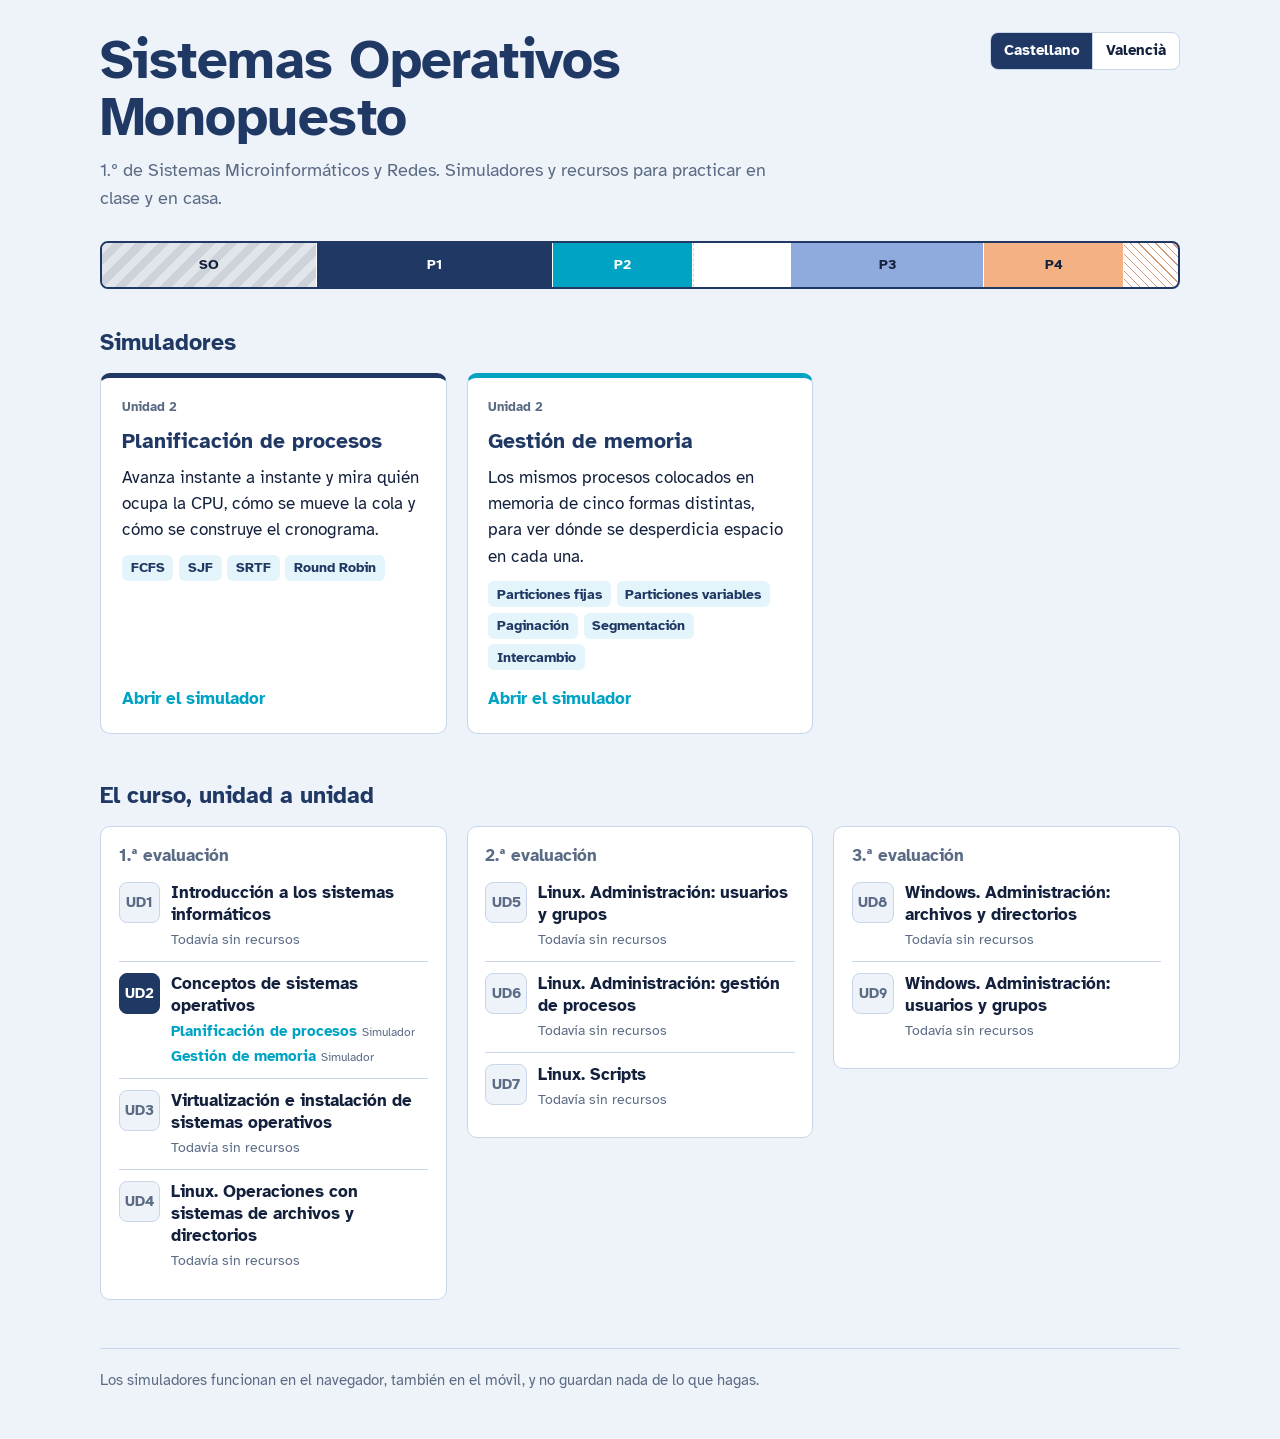
==== commit fc09c07a: "Add files via upload" ====
--- a/index.html
+++ b/index.html
@@ -3,575 +3,58 @@
 <head>
 <meta charset="utf-8">
 <meta name="viewport" content="width=device-width, initial-scale=1, viewport-fit=cover">
-<title>Planificación de procesos · Simulador</title>
+<title>SOM · Sistemas Operativos Monopuesto</title>
+<meta name="description" content="Simuladores y recursos del módulo Sistemas Operativos Monopuesto (1.º de SMX).">
+<link rel="icon" href="assets/favicon.svg" type="image/svg+xml">
 <link rel="preconnect" href="https://fonts.googleapis.com">
 <link rel="preconnect" href="https://fonts.gstatic.com" crossorigin>
 <link href="https://fonts.googleapis.com/css2?family=Atkinson+Hyperlegible:wght@400;700&display=swap" rel="stylesheet">
-<style>
-:root{
-  color-scheme: light;
-  --fondo:#EEF3F9; --panel:#FFFFFF; --tinta:#14213D; --suave:#5B6B85; --linea:#C9D6EA;
-  --navy:#1F3864; --cian:#00A3C4; --cian-claro:#E3F5FA; --aviso:#B54708;
-  --p1:#1F3864; --p2:#00A3C4; --p3:#8FAADC; --p4:#F4B183; --p5:#A9D18E; --p6:#C9A0DC; --p7:#FFD966; --p8:#9DC3E6;
-  --t1:#FFFFFF; --t2:#FFFFFF; --t3:#14213D; --t4:#14213D; --t5:#14213D; --t6:#14213D; --t7:#14213D; --t8:#14213D;
-  --fuente:"Atkinson Hyperlegible", "Segoe UI", system-ui, -apple-system, sans-serif;
-}
-@media (prefers-color-scheme: dark){
-  :root:not([data-theme="light"]){
-    color-scheme: dark;
-    --fondo:#0D1626; --panel:#16223A; --tinta:#E6EDF7; --suave:#9AAAC4; --linea:#2C3D5E;
-    --navy:#9DC3E6; --cian:#33C3E0; --cian-claro:#123247; --aviso:#F5A35C;
-    --p1:#4A6FB5; --t1:#FFFFFF;
-  }
-}
-:root[data-theme="dark"]{
-  color-scheme: dark;
-  --fondo:#0D1626; --panel:#16223A; --tinta:#E6EDF7; --suave:#9AAAC4; --linea:#2C3D5E;
-  --navy:#9DC3E6; --cian:#33C3E0; --cian-claro:#123247; --aviso:#F5A35C;
-  --p1:#4A6FB5; --t1:#FFFFFF;
-}
-:root{box-sizing:border-box;padding-top:env(safe-area-inset-top,0px);padding-bottom:env(safe-area-inset-bottom,0px)}
-*,*::before,*::after{box-sizing:inherit}
-html{scroll-padding-top:env(safe-area-inset-top,0px)}
-body{margin:0;background:var(--fondo);color:var(--tinta);font-family:var(--fuente);font-size:1rem;line-height:1.5}
-button,input,select{font:inherit;color:inherit}
-:focus-visible{outline:3px solid var(--cian);outline-offset:2px}
-
-.envoltorio{max-width:1180px;margin:0 auto;padding:1.5rem 1.25rem 3rem}
-header{display:flex;flex-wrap:wrap;align-items:baseline;justify-content:space-between;gap:.5rem 2rem;margin-bottom:1.25rem}
-h1{margin:0;font-size:clamp(1.6rem,3.2vw,2.2rem);line-height:1.15;color:var(--navy)}
-header p{margin:0;color:var(--suave);max-width:46ch}
-h2{margin:0 0 .75rem;font-size:1.1rem;color:var(--navy)}
-
-.rejilla{display:grid;grid-template-columns:minmax(280px,330px) 1fr;gap:1.25rem;align-items:start}
-.bloque{background:var(--panel);border:1px solid var(--linea);border-radius:10px;padding:1.1rem 1.2rem}
-
-/* Editor de procesos */
-table.procesos{width:100%;border-collapse:collapse}
-table.procesos th{font-size:.82rem;font-weight:700;color:var(--suave);text-align:left;padding:0 .25rem .35rem}
-table.procesos td{padding:.2rem .25rem}
-table.procesos input{width:100%;padding:.35rem .45rem;border:1px solid var(--linea);border-radius:6px;background:transparent}
-table.procesos input.nombre{font-weight:700}
-.muestra{display:inline-block;width:.8rem;height:.8rem;border-radius:3px;vertical-align:middle}
-.quitar{border:0;background:none;color:var(--suave);cursor:pointer;font-size:1.2rem;line-height:1;padding:.2rem .4rem;border-radius:6px}
-.quitar:hover{color:var(--aviso)}
-.fila-botones{display:flex;flex-wrap:wrap;gap:.5rem;margin-top:.75rem}
-.boton{border:1px solid var(--linea);background:var(--panel);border-radius:8px;padding:.45rem .8rem;cursor:pointer}
-.boton:hover{border-color:var(--cian)}
-.boton:disabled{opacity:.45;cursor:not-allowed}
-.error{color:var(--aviso);font-size:.9rem;margin:.6rem 0 0;min-height:1.2em}
-
-fieldset{border:0;padding:0;margin:1.25rem 0 0}
-legend{font-weight:700;color:var(--navy);margin-bottom:.5rem;padding:0;font-size:1.1rem}
-.algoritmos{display:grid;grid-template-columns:repeat(4,1fr);border:1px solid var(--linea);border-radius:8px;overflow:hidden}
-.algoritmos label{position:relative;text-align:center;padding:.5rem .2rem;cursor:pointer;font-weight:700;font-size:.95rem;border-left:1px solid var(--linea)}
-.algoritmos label:first-child{border-left:0}
-.algoritmos input{position:absolute;opacity:0;inset:0;cursor:pointer}
-.algoritmos label:has(input:checked){background:var(--navy);color:var(--panel)}
-.algoritmos label:has(input:focus-visible){outline:3px solid var(--cian);outline-offset:-3px}
-.desc-alg{color:var(--suave);font-size:.9rem;margin:.5rem 0 0}
-.cuanto{display:flex;align-items:center;gap:.5rem;margin-top:.6rem}
-.cuanto input{width:4.5rem;padding:.35rem .45rem;border:1px solid var(--linea);border-radius:6px;background:transparent}
-.cuanto[hidden]{display:none}
-
-/* Escena: reloj + CPU + cola */
-.escena{display:grid;grid-template-columns:auto 1fr;gap:1.5rem 2rem;align-items:center}
-.reloj{font-variant-numeric:tabular-nums;line-height:1}
-.reloj .t{font-size:1.4rem;color:var(--suave)}
-.reloj .valor{font-size:clamp(3.5rem,8vw,5.5rem);font-weight:700;color:var(--navy);display:block;min-width:2ch}
-.reloj .fin{display:block;font-size:.9rem;color:var(--suave);margin-top:.35rem}
-
-.zona-cpu{display:flex;flex-wrap:wrap;align-items:center;gap:1.25rem 2rem}
-.chip{--pin:var(--linea);position:relative;width:150px;height:150px;flex:none;margin:12px}
-.chip::before,.chip::after{content:"";position:absolute;inset:-12px 18px;background:
-  repeating-linear-gradient(90deg,var(--pin) 0 6px,transparent 6px 16px) top/100% 10px no-repeat,
-  repeating-linear-gradient(90deg,var(--pin) 0 6px,transparent 6px 16px) bottom/100% 10px no-repeat}
-.chip::after{inset:18px -12px;background:
-  repeating-linear-gradient(0deg,var(--pin) 0 6px,transparent 6px 16px) left/10px 100% no-repeat,
-  repeating-linear-gradient(0deg,var(--pin) 0 6px,transparent 6px 16px) right/10px 100% no-repeat}
-.nucleo{position:absolute;inset:0;border-radius:12px;border:2px solid var(--navy);background:var(--panel);
-  display:flex;flex-direction:column;align-items:center;justify-content:center;gap:.2rem;z-index:1;transition:background .25s,color .25s}
-.nucleo .rotulo{font-size:.8rem;font-weight:700;opacity:.75}
-.nucleo .proc{font-size:2.6rem;font-weight:700;line-height:1}
-.nucleo .resta{font-size:.85rem}
-.nucleo.vacio .proc{font-size:1.1rem;opacity:.6;font-weight:400}
-
-.cola-caja{min-width:0;flex:1}
-.cola-caja h3,.llegadas h3{margin:0 0 .4rem;font-size:.95rem;color:var(--suave);font-weight:700}
-.cola{display:flex;flex-wrap:wrap;gap:.4rem;min-height:2.4rem;align-items:center}
-.ficha{display:inline-flex;align-items:baseline;gap:.35rem;padding:.3rem .6rem;border-radius:7px;font-weight:700}
-.ficha small{font-weight:400;font-size:.8rem;opacity:.85}
-.cola .vacia{color:var(--suave);font-style:italic}
-.llegadas{margin-top:.9rem}
-
-.controles{display:flex;flex-wrap:wrap;align-items:center;gap:.5rem;margin-top:1.25rem;padding-top:1rem;border-top:1px solid var(--linea)}
-.controles .principal{background:var(--navy);color:var(--panel);border-color:var(--navy);min-width:7.5rem}
-.controles .principal:hover{border-color:var(--cian)}
-.velocidad{margin-left:auto;display:flex;align-items:center;gap:.4rem;color:var(--suave);font-size:.9rem}
-.velocidad select{border:1px solid var(--linea);border-radius:6px;background:var(--panel);padding:.3rem}
-.atajos{width:100%;color:var(--suave);font-size:.82rem;margin:.25rem 0 0}
-
-.sucesos{margin:1rem 0 0;padding:.75rem 1rem;background:var(--cian-claro);border-left:4px solid var(--cian);border-radius:0 8px 8px 0;min-height:3rem}
-.sucesos strong{color:var(--navy)}
-.sucesos ul{margin:.3rem 0 0;padding-left:1.1rem}
-
-/* Cronograma: una fila por proceso */
-.cronograma{margin-top:1.25rem}
-.gantt-scroll{overflow-x:auto;padding-bottom:.25rem}
-.gantt{--etq:4.2rem;position:relative;min-width:calc(var(--etq) + var(--T) * 30px + 10px);padding-right:10px}
-.fila-g{display:grid;grid-template-columns:var(--etq) 1fr;align-items:center;height:34px}
-.etq{font-weight:700;font-size:.95rem;display:flex;align-items:center;gap:.4rem;white-space:nowrap}
-.etq.libre{font-weight:400;color:var(--suave);font-size:.85rem}
-.pista{position:relative;height:24px;border-bottom:1px solid var(--linea);
-  background:repeating-linear-gradient(90deg,transparent 0 calc(100% / var(--T) - 1px),var(--linea) calc(100% / var(--T) - 1px) calc(100% / var(--T)));}
-.tramo{position:absolute;top:0;bottom:0;border-radius:3px}
-.tramo.ejec{border-right:2px solid var(--panel)}
-.tramo.espera{box-sizing:border-box}
-.tramo.libre{background:repeating-linear-gradient(45deg,transparent 0 5px,var(--suave) 5px 6px);opacity:.6}
-.tramo.nuevo{animation:aparece .3s ease-out}
-@keyframes aparece{from{clip-path:inset(0 calc((1 - var(--desde, 0)) * 100%) 0 0)}to{clip-path:inset(0 0 0 0)}}
-.capa-cursor{position:absolute;top:0;left:var(--etq);right:10px;bottom:1.75rem;pointer-events:none}
-.cursor{position:absolute;top:-4px;bottom:-2px;width:3px;margin-left:-1.5px;background:var(--aviso);border-radius:2px;transition:left .25s}
-.eje{position:relative;height:1.5rem;margin:.3rem 0 0 var(--etq);font-size:.82rem;color:var(--suave);font-variant-numeric:tabular-nums}
-.eje span{position:absolute;transform:translateX(-50%)}
-.leyenda{display:flex;flex-wrap:wrap;gap:.4rem 1.5rem;margin-top:.6rem;font-size:.88rem;color:var(--suave)}
-.leyenda span{display:inline-flex;align-items:center;gap:.45rem}
-.leyenda i{display:inline-block;width:1.6rem;height:.85rem;border-radius:3px}
-.leyenda .l-ejec{background:var(--p1)}
-.leyenda .l-esp{background:color-mix(in srgb,var(--p1) 16%,var(--panel));border:1px solid color-mix(in srgb,var(--p1) 29%,var(--panel))}
-.leyenda .l-libre{background:repeating-linear-gradient(45deg,transparent 0 5px,var(--suave) 5px 6px);opacity:.6;border:1px solid var(--linea)}
-.leyenda [hidden]{display:none}
-
-/* Resultados */
-.resultados{margin-top:1.25rem}
-.cabecera-res{display:flex;flex-wrap:wrap;justify-content:space-between;align-items:center;gap:.5rem;margin-bottom:.75rem}
-.cabecera-res h2{margin:0}
-.interruptor{display:flex;align-items:center;gap:.45rem;font-size:.9rem;color:var(--suave);cursor:pointer}
-.tabla-scroll{overflow-x:auto}
-table.res{width:100%;border-collapse:collapse;font-variant-numeric:tabular-nums;min-width:460px}
-table.res th,table.res td{padding:.45rem .6rem;text-align:center;border-bottom:1px solid var(--linea)}
-table.res th{background:var(--navy);color:var(--panel);font-weight:700}
-table.res th:first-child{border-radius:6px 0 0 0}
-table.res th:last-child{border-radius:0 6px 0 0}
-table.res tfoot td{font-weight:700;background:var(--cian-claro)}
-table.res .pend{color:var(--suave)}
-.oculto td.calc{color:transparent;background:repeating-linear-gradient(45deg,transparent 0 6px,var(--linea) 6px 7px)}
-.formulas{color:var(--suave);font-size:.9rem;margin:.75rem 0 0}
-.notas{color:var(--suave);font-size:.85rem;margin-top:1.5rem;max-width:80ch}
-
-@media (max-width:860px){
-  .rejilla{grid-template-columns:1fr}
-  .escena{grid-template-columns:1fr}
-  .reloj{display:flex;align-items:baseline;gap:.5rem;flex-wrap:wrap}
-  .reloj .valor{display:inline}
-  .reloj .fin{width:100%}
-  .velocidad{margin-left:0}
-}
-@media (prefers-reduced-motion:reduce){*{animation:none!important;transition:none!important}}
-</style>
+<link rel="stylesheet" href="assets/som.css">
 </head>
 <body>
 <div class="envoltorio">
-  <header>
-    <h1>Planificación de procesos</h1>
-    <p>Elige un algoritmo y avanza instante a instante para ver quién ocupa la CPU, cómo se mueve la cola y cómo se construye el cronograma.</p>
+  <header class="cabecera">
+    <div class="titulo">
+      <h1 id="h1">Sistemas Operativos Monopuesto</h1>
+      <p class="sub" id="sub">1.º de Sistemas Microinformáticos y Redes. Simuladores y recursos para practicar en clase y en casa.</p>
+    </div>
+    <div class="idioma" id="idioma" role="group" aria-label="Idioma / Idioma">
+      <button type="button" data-idioma="es" aria-pressed="true">Castellano</button>
+      <button type="button" data-idioma="va" aria-pressed="false">Valencià</button>
+    </div>
   </header>
 
-  <div class="rejilla">
-    <aside class="bloque" aria-label="Datos del ejercicio">
-      <h2>Procesos</h2>
-      <table class="procesos">
-        <thead><tr><th></th><th>Nombre</th><th>Llegada</th><th>Ejecución</th><th><span class="visually-hidden" style="position:absolute;left:-9999px">Quitar</span></th></tr></thead>
-        <tbody id="filas"></tbody>
-      </table>
-      <div class="fila-botones">
-        <button class="boton" id="anadir" type="button">Añadir proceso</button>
-        <button class="boton" id="ejemplo" type="button">Cargar ejemplo</button>
+  <div class="franja" aria-hidden="true">
+    <span class="so" style="flex:20">SO</span>
+    <span class="c1" style="flex:22">P1</span>
+    <span class="c2" style="flex:13">P2</span>
+    <span class="libre" style="flex:9"></span>
+    <span class="c3" style="flex:18">P3</span>
+    <span class="c4" style="flex:13">P4</span>
+    <span class="frag" style="flex:5"></span>
+  </div>
+
+  <main>
+    <section id="sec-simuladores" aria-labelledby="t-simuladores">
+      <h2 id="t-simuladores">Simuladores</h2>
+      <div class="tarjetas" id="tarjetas">
+        <noscript>
+          <p><a href="simuladores/planificacion/index.html">Planificación de procesos</a> · <a href="simuladores/memoria/index.html">Gestión de memoria</a></p>
+        </noscript>
       </div>
-      <p class="error" id="error" role="alert"></p>
+    </section>
 
-      <fieldset>
-        <legend>Algoritmo</legend>
-        <div class="algoritmos" id="algoritmos">
-          <label><input type="radio" name="alg" value="FCFS" checked>FCFS</label>
-          <label><input type="radio" name="alg" value="SJF">SJF</label>
-          <label><input type="radio" name="alg" value="SRTF">SRTF</label>
-          <label><input type="radio" name="alg" value="RR">RR</label>
-        </div>
-        <p class="desc-alg" id="desc-alg"></p>
-        <label class="cuanto" id="caja-cuanto" hidden>Cuanto (q)
-          <input type="number" id="q" min="1" max="20" value="3">
-        </label>
-      </fieldset>
-    </aside>
+    <section aria-labelledby="t-curso">
+      <h2 id="t-curso">El curso, unidad a unidad</h2>
+      <div class="evaluaciones" id="evaluaciones"></div>
+    </section>
+  </main>
 
-    <main>
-      <section class="bloque" aria-label="Estado del sistema">
-        <div class="escena">
-          <div class="reloj" aria-live="polite">
-            <span class="t">t =</span>
-            <span class="valor" id="t">0</span>
-            <span class="fin" id="t-fin"></span>
-          </div>
-          <div class="zona-cpu">
-            <div class="chip"><div class="nucleo vacio" id="nucleo"><span class="rotulo">CPU</span><span class="proc" id="cpu-proc">libre</span><span class="resta" id="cpu-resta"></span></div></div>
-            <div class="cola-caja">
-              <h3>Cola de listos</h3>
-              <div class="cola" id="cola"></div>
-              <div class="llegadas">
-                <h3>Aún no han llegado</h3>
-                <div class="cola" id="pendientes"></div>
-              </div>
-            </div>
-          </div>
-        </div>
-        <div class="sucesos" id="sucesos" aria-live="polite"></div>
-        <div class="controles">
-          <button class="boton" id="b-inicio" type="button">Reiniciar</button>
-          <button class="boton" id="b-atras" type="button">Atrás</button>
-          <button class="boton principal" id="b-play" type="button">Reproducir</button>
-          <button class="boton" id="b-paso" type="button">Siguiente</button>
-          <button class="boton" id="b-final" type="button">Ir al final</button>
-          <label class="velocidad">Velocidad
-            <select id="velocidad">
-              <option value="1400">Lenta</option>
-              <option value="800" selected>Normal</option>
-              <option value="350">Rápida</option>
-            </select>
-          </label>
-          <p class="atajos">Teclado: ← y → para retroceder y avanzar, barra espaciadora para reproducir o pausar.</p>
-        </div>
-      </section>
-
-      <section class="bloque cronograma" aria-label="Cronograma">
-        <h2>Cronograma</h2>
-        <div class="gantt-scroll">
-          <div class="gantt" id="gantt">
-            <div id="filas-gantt"></div>
-            <div class="eje" id="eje"></div>
-            <div class="capa-cursor"><div class="cursor" id="cursor"></div></div>
-          </div>
-        </div>
-        <div class="leyenda">
-          <span><i class="l-ejec"></i>En ejecución (CPU), con el color de cada proceso</span>
-          <span><i class="l-esp"></i>Esperando en la cola de listos (el mismo color, más suave)</span>
-          <span id="ley-libre" hidden><i class="l-libre"></i>CPU libre</span>
-        </div>
-      </section>
-
-      <section class="bloque resultados" aria-label="Resultados">
-        <div class="cabecera-res">
-          <h2>Tiempos de retorno y de espera</h2>
-          <label class="interruptor"><input type="checkbox" id="ocultar"> Ocultar resultados para calcularlos en clase</label>
-        </div>
-        <div class="tabla-scroll">
-          <table class="res" id="tabla-res">
-            <thead><tr><th>Proceso</th><th>Llegada</th><th>Ejecución</th><th>Fin</th><th>TR</th><th>TE</th></tr></thead>
-            <tbody id="res-filas"></tbody>
-            <tfoot><tr><td colspan="4">Media</td><td class="calc" id="m-tr">—</td><td class="calc" id="m-te">—</td></tr></tfoot>
-          </table>
-        </div>
-        <p class="formulas">TR = instante en que termina − instante de llegada. TE = TR − tiempo de ejecución.</p>
-      </section>
-
-      <p class="notas"><strong>Criterios de desempate.</strong> Si dos procesos empatan, va primero el que llegó antes (y, si llegaron a la vez, el que está más arriba en la tabla). En SRTF, si el que llega tiene el mismo tiempo restante que el que está en la CPU, este sigue. En Round Robin, un proceso que llega en el mismo instante en que a otro se le acaba el cuanto entra en la cola antes que él.</p>
-    </main>
-  </div>
+  <footer>
+    <p id="pie">Los simuladores funcionan en el navegador, también en el móvil, y no guardan nada de lo que hagas.</p>
+  </footer>
 </div>
-
-<script>
-function simular(procs, alg, q) {
-  const quedan = r => r === 1 ? "le queda 1" : `le quedan ${r}`;
-  // procs: [{n, a, b}] ; devuelve {pasos, unidades, fin, T}
-  const P = procs.map((p, i) => ({...p, i, rem: p.b}));
-  const porLlegada = [...P].sort((x, y) => x.a - y.a || x.i - y.i);
-  const listos = [];
-  let cpu = null, usado = 0, t = 0, idDespacho = 0, hechos = 0;
-  const unidades = [], pasos = [], fin = {};
-  const total = P.reduce((s, p) => s + p.b, 0);
-  const tMax = Math.max(...P.map(p => p.a)) + total + 1;
-  let terminadoAhora = null;
-  const elegirMin = (lista, clave) => lista.reduce((m, p) =>
-    (clave(p) < clave(m) || (clave(p) === clave(m) && (p.a < m.a || (p.a === m.a && p.i < m.i)))) ? p : m);
-
-  while (t <= tMax) {
-    const ev = [];
-    if (terminadoAhora) { ev.push({tipo: 'fin', txt: `termina ${terminadoAhora.n}`}); terminadoAhora = null; }
-    const llegan = porLlegada.filter(p => p.a === t);
-    for (const p of llegan) { listos.push(p); ev.push({tipo: 'llega', txt: `llega ${p.n} (ejecución ${p.b})`}); }
-
-    if (hechos === P.length) { pasos.push({t, cpu: null, rem: null, cola: [], ev, acabado: true}); break; }
-
-    let anterior = cpu;
-    if (alg === 'RR' && cpu && usado === q) {
-      listos.push(cpu);
-      ev.push({tipo: 'cuanto', txt: `a ${cpu.n} se le acaba el cuanto (${quedan(cpu.rem)}) y vuelve al final de la cola`});
-      cpu = null;
-    }
-    if (alg === 'SRTF' && cpu && listos.length) {
-      const mejor = elegirMin(listos, p => p.rem);
-      if (mejor.rem < cpu.rem) {
-        ev.push({tipo: 'expulsa', txt: `${mejor.n} (${mejor.rem}) expulsa a ${cpu.n}, al que ${quedan(cpu.rem)}`});
-        listos.push(cpu); cpu = null;
-      } else if (llegan.length) {
-        ev.push({tipo: 'sigue', txt: `${cpu.n} sigue: ${quedan(cpu.rem)}, no más que ${mejor.n} (${mejor.rem})`});
-      }
-    }
-    if (!cpu && listos.length) {
-      let elegido;
-      if (alg === 'FCFS' || alg === 'RR') elegido = listos[0];
-      else if (alg === 'SJF') elegido = elegirMin(listos, p => p.b);
-      else elegido = elegirMin(listos, p => p.rem);
-      listos.splice(listos.indexOf(elegido), 1);
-      cpu = elegido; usado = 0; idDespacho++;
-      if (elegido !== anterior || alg === 'RR') ev.push({tipo: 'entra', txt: `entra ${cpu.n} en la CPU`});
-    }
-    pasos.push({t, cpu: cpu ? cpu.n : null, rem: cpu ? cpu.rem : null, cola: listos.map(p => p.n), ev, acabado: false});
-
-    if (cpu) {
-      unidades.push({n: cpu.n, d: idDespacho});
-      cpu.rem--; usado++;
-      if (cpu.rem === 0) { fin[cpu.n] = t + 1; hechos++; terminadoAhora = cpu; cpu = null; }
-    } else {
-      unidades.push({n: null, d: -1});
-      if (!ev.length) ev.push({tipo: 'libre', txt: 'CPU libre: no hay procesos listos'});
-    }
-    t++;
-  }
-  return {pasos, unidades, fin, T: unidades.length};
-}
-
-const EJEMPLO = [["P1",0,6],["P2",1,3],["P3",2,8],["P4",4,2]];
-const DESC = {
-  FCFS: "Se atiende por orden de llegada y cada proceso se ejecuta entero.",
-  SJF: "Cuando la CPU queda libre entra el proceso más corto. No hay expulsión.",
-  SRTF: "En cada llegada, si un proceso necesita menos tiempo que lo que le queda al que está en la CPU, lo expulsa.",
-  RR: "Cada proceso usa la CPU como mucho q unidades seguidas y, si no ha terminado, vuelve al final de la cola."
-};
-const $ = id => document.getElementById(id);
-let procesos = EJEMPLO.map(([n,a,b]) => ({n,a,b}));
-let sim = null, paso = 0, temporizador = null, tAnterior = -1, pistas = {};
-
-const colorDe = n => { const i = procesos.findIndex(p => p.n === n) % 8 + 1; return [`var(--p${i})`, `var(--t${i})`]; };
-const alg = () => document.querySelector('input[name="alg"]:checked').value;
-
-function pintarFilas(){
-  const tb = $('filas'); tb.innerHTML = '';
-  procesos.forEach((p, i) => {
-    const tr = document.createElement('tr');
-    tr.innerHTML = `<td><span class="muestra"></span></td>
-      <td><input class="nombre" maxlength="4" aria-label="Nombre del proceso ${i+1}"></td>
-      <td><input type="number" min="0" max="50" aria-label="Llegada del proceso ${i+1}"></td>
-      <td><input type="number" min="1" max="30" aria-label="Ejecución del proceso ${i+1}"></td>
-      <td><button class="quitar" type="button" aria-label="Quitar proceso ${i+1}">×</button></td>`;
-    const [nom, lle, eje] = tr.querySelectorAll('input');
-    nom.value = p.n; lle.value = p.a; eje.value = p.b;
-    tr.querySelector('.muestra').style.background = `var(--p${i % 8 + 1})`;
-    nom.addEventListener('input', () => { p.n = nom.value.trim(); recalcular(); });
-    lle.addEventListener('input', () => { p.a = lle.value === '' ? NaN : +lle.value; recalcular(); });
-    eje.addEventListener('input', () => { p.b = eje.value === '' ? NaN : +eje.value; recalcular(); });
-    tr.querySelector('.quitar').addEventListener('click', () => { procesos.splice(i, 1); pintarFilas(); recalcular(); });
-    tr.querySelector('.quitar').disabled = procesos.length <= 1;
-    tb.appendChild(tr);
-  });
-  $('anadir').disabled = procesos.length >= 8;
-}
-
-function validar(){
-  const nombres = new Set();
-  for (const p of procesos){
-    if (!p.n) return 'Cada proceso necesita un nombre.';
-    if (nombres.has(p.n)) return `El nombre ${p.n} está repetido.`;
-    nombres.add(p.n);
-    if (!Number.isInteger(p.a) || p.a < 0 || p.a > 50) return `La llegada de ${p.n} tiene que ser un entero entre 0 y 50.`;
-    if (!Number.isInteger(p.b) || p.b < 1 || p.b > 30) return `La ejecución de ${p.n} tiene que ser un entero entre 1 y 30.`;
-  }
-  const q = +$('q').value;
-  if (alg() === 'RR' && (!Number.isInteger(q) || q < 1 || q > 20)) return 'El cuanto tiene que ser un entero entre 1 y 20.';
-  return '';
-}
-
-function recalcular(){
-  parar();
-  $('desc-alg').textContent = DESC[alg()];
-  $('caja-cuanto').hidden = alg() !== 'RR';
-  const err = validar();
-  $('error').textContent = err;
-  if (err){ sim = null; mostrar(); return; }
-  sim = simular(procesos, alg(), +$('q').value);
-  paso = 0; tAnterior = -1;
-  const T = sim.T;
-  $('gantt').style.setProperty('--T', T);
-  const filasG = $('filas-gantt'); filasG.innerHTML = ''; pistas = {};
-  const nuevaFila = (clave, texto, color) => {
-    const f = document.createElement('div'); f.className = 'fila-g';
-    const e = document.createElement('span'); e.className = 'etq' + (color ? '' : ' libre');
-    if (color){ const m = document.createElement('span'); m.className = 'muestra'; m.style.background = color; e.appendChild(m); }
-    e.appendChild(document.createTextNode(texto));
-    const pi = document.createElement('div'); pi.className = 'pista';
-    f.append(e, pi); filasG.appendChild(f); pistas[clave] = pi;
-  };
-  procesos.forEach(p => nuevaFila(p.n, p.n, colorDe(p.n)[0]));
-  const hayLibre = sim.unidades.some(u => !u.n);
-  if (hayLibre) nuevaFila('\u0000libre', 'CPU libre', null);
-  $('ley-libre').hidden = !hayLibre;
-  const eje = $('eje'); eje.innerHTML = '';
-  for (let i = 0; i <= T; i++){ const s = document.createElement('span'); s.textContent = i; s.style.left = (i / T * 100) + '%'; eje.appendChild(s); }
-  const tb = $('res-filas'); tb.innerHTML = '';
-  procesos.forEach(p => {
-    const tr = document.createElement('tr');
-    tr.innerHTML = '<th scope="row"></th><td></td><td></td><td class="calc"></td><td class="calc"></td><td class="calc"></td>';
-    const c = tr.children; c[0].textContent = p.n; c[0].style.cssText = 'background:transparent;color:inherit';
-    c[1].textContent = p.a; c[2].textContent = p.b;
-    tb.appendChild(tr);
-  });
-  mostrar();
-}
-
-function ficha(n, extra){
-  const [bg, fg] = colorDe(n);
-  const s = document.createElement('span'); s.className = 'ficha'; s.style.background = bg; s.style.color = fg;
-  s.textContent = n;
-  if (extra != null){ const sm = document.createElement('small'); sm.textContent = extra; s.appendChild(sm); }
-  return s;
-}
-
-function mostrar(){
-  const ctrls = ['b-inicio','b-atras','b-play','b-paso','b-final'];
-  if (!sim){ ctrls.forEach(id => $(id).disabled = true); $('sucesos').textContent = 'Corrige los datos de los procesos para empezar la simulación.'; return; }
-  const ultimo = sim.pasos.length - 1;
-  const st = sim.pasos[paso];
-  $('t').textContent = st.t;
-  $('t-fin').textContent = st.acabado ? 'Todos los procesos han terminado' : '';
-  $('b-inicio').disabled = $('b-atras').disabled = paso === 0;
-  $('b-paso').disabled = $('b-final').disabled = $('b-play').disabled = paso === ultimo;
-
-  // CPU
-  const nucleo = $('nucleo');
-  if (st.cpu){
-    const [bg, fg] = colorDe(st.cpu);
-    nucleo.classList.remove('vacio'); nucleo.style.background = bg; nucleo.style.color = fg;
-    $('cpu-proc').textContent = st.cpu;
-    $('cpu-resta').textContent = st.rem === 1 ? 'le queda 1' : `le quedan ${st.rem}`;
-  } else {
-    nucleo.classList.add('vacio'); nucleo.style.background = ''; nucleo.style.color = '';
-    $('cpu-proc').textContent = st.acabado ? 'fin' : 'libre'; $('cpu-resta').textContent = '';
-  }
-  // Cola: restante de cada uno en este instante
-  const restante = {};
-  procesos.forEach(p => restante[p.n] = p.b);
-  sim.unidades.slice(0, st.t).forEach(u => { if (u.n) restante[u.n]--; });
-  const cola = $('cola'); cola.innerHTML = '';
-  if (st.cola.length) st.cola.forEach(n => cola.appendChild(ficha(n, restante[n])));
-  else { const v = document.createElement('span'); v.className = 'vacia'; v.textContent = 'vacía'; cola.appendChild(v); }
-  const pend = $('pendientes'); pend.innerHTML = '';
-  const futuros = procesos.filter(p => p.a > st.t).sort((x, y) => x.a - y.a);
-  if (futuros.length) futuros.forEach(p => pend.appendChild(ficha(p.n, `llega en ${p.a}`)));
-  else { const v = document.createElement('span'); v.className = 'vacia'; v.textContent = 'ya han llegado todos'; pend.appendChild(v); }
-
-  // Sucesos
-  const suc = $('sucesos'); suc.innerHTML = '';
-  const tit = document.createElement('strong'); tit.textContent = `Qué pasa en t = ${st.t}`; suc.appendChild(tit);
-  const ul = document.createElement('ul');
-  const evs = st.ev.length ? st.ev.map(e => e.txt) : [st.cpu ? `${st.cpu} sigue en la CPU` : 'CPU libre'];
-  evs.forEach(t => { const li = document.createElement('li'); li.textContent = t.charAt(0).toUpperCase() + t.slice(1) + '.'; ul.appendChild(li); });
-  suc.appendChild(ul);
-
-  // Cronograma hasta t: una fila por proceso
-  Object.values(pistas).forEach(el => el.innerHTML = '');
-  const T = sim.T, avanzando = st.t === tAnterior + 1;
-  const pintar = (pista, sgs, estilo) => sgs.forEach(sg => {
-    const d = document.createElement('div');
-    const nuevo = avanzando && sg.e === st.t;
-    d.className = 'tramo ' + sg.tipo + (nuevo ? ' nuevo' : '');
-    if (nuevo) d.style.setProperty('--desde', (sg.e - sg.s - 1) / (sg.e - sg.s));
-    d.style.left = (sg.s / T * 100) + '%'; d.style.width = ((sg.e - sg.s) / T * 100) + '%';
-    estilo(d, sg);
-    pista.appendChild(d);
-  });
-  const agrupar = (estadoEn) => {
-    const sgs = [];
-    for (let i = 0; i < st.t; i++){
-      const k = estadoEn(i); if (!k) continue;
-      const l = sgs[sgs.length - 1];
-      if (l && l.k === k && l.e === i) l.e = i + 1;
-      else sgs.push({k, tipo: k.split(':')[0], s: i, e: i + 1});
-    }
-    return sgs;
-  };
-  procesos.forEach(p => {
-    const finP = sim.fin[p.n] ?? Infinity;
-    const sgs = agrupar(i => {
-      const u = sim.unidades[i];
-      if (u.n === p.n) return 'ejec:' + u.d;
-      if (p.a <= i && i < finP) return 'espera';
-      return null;
-    });
-    const [bg] = colorDe(p.n);
-    pintar(pistas[p.n], sgs, (d, sg) => {
-      if (sg.tipo === 'ejec'){ d.style.background = bg; d.title = `${p.n} en la CPU: de ${sg.s} a ${sg.e}`; }
-      else {
-        d.style.background = `color-mix(in srgb, ${bg} 16%, var(--panel))`;
-        d.style.border = `1px solid color-mix(in srgb, ${bg} 29%, var(--panel))`;
-        d.title = `${p.n} esperando en la cola: de ${sg.s} a ${sg.e}`;
-      }
-    });
-  });
-  if (pistas['\u0000libre']){
-    const sgs = agrupar(i => sim.unidades[i].n ? null : 'libre');
-    pintar(pistas['\u0000libre'], sgs, (d, sg) => { d.title = `CPU libre: de ${sg.s} a ${sg.e}`; });
-  }
-  tAnterior = st.t;
-  $('cursor').style.left = (st.t / T * 100) + '%';
-
-  // Resultados hasta t
-  let sTR = 0, sTE = 0, n = 0;
-  [...$('res-filas').children].forEach((tr, i) => {
-    const p = procesos[i], f = sim.fin[p.n], c = tr.children;
-    if (f != null && f <= st.t){
-      const TR = f - p.a, TE = TR - p.b; sTR += TR; sTE += TE; n++;
-      c[3].textContent = f; c[4].textContent = TR; c[5].textContent = TE;
-      [3,4,5].forEach(k => c[k].classList.remove('pend'));
-    } else { [3,4,5].forEach(k => { c[k].textContent = '—'; c[k].classList.add('pend'); }); }
-  });
-  const fmt = x => (Math.round(x * 100) / 100).toLocaleString('es-ES');
-  $('m-tr').textContent = n === procesos.length ? fmt(sTR / n) : '—';
-  $('m-te').textContent = n === procesos.length ? fmt(sTE / n) : '—';
-}
-
-function ir(k){ if (!sim) return; paso = Math.max(0, Math.min(sim.pasos.length - 1, k)); mostrar(); if (paso === sim.pasos.length - 1) parar(); }
-function parar(){ clearInterval(temporizador); temporizador = null; $('b-play').textContent = 'Reproducir'; }
-function alternar(){
-  if (!sim) return;
-  if (temporizador){ parar(); return; }
-  if (paso === sim.pasos.length - 1) return;
-  $('b-play').textContent = 'Pausar';
-  temporizador = setInterval(() => ir(paso + 1), +$('velocidad').value);
-}
-
-$('b-inicio').onclick = () => { parar(); ir(0); };
-$('b-atras').onclick = () => { parar(); ir(paso - 1); };
-$('b-paso').onclick = () => { parar(); ir(paso + 1); };
-$('b-final').onclick = () => { parar(); ir(Infinity); };
-$('b-play').onclick = alternar;
-$('velocidad').onchange = () => { if (temporizador){ parar(); alternar(); } };
-$('anadir').onclick = () => {
-  let k = procesos.length + 1; while (procesos.some(p => p.n === 'P' + k)) k++;
-  const ultimaLlegada = Math.max(0, ...procesos.map(p => p.a || 0));
-  procesos.push({n: 'P' + k, a: ultimaLlegada + 1, b: 2}); pintarFilas(); recalcular();
-};
-$('ejemplo').onclick = () => { procesos = EJEMPLO.map(([n,a,b]) => ({n,a,b})); pintarFilas(); recalcular(); };
-document.querySelectorAll('input[name="alg"]').forEach(r => r.addEventListener('change', recalcular));
-$('q').addEventListener('input', recalcular);
-$('ocultar').addEventListener('change', e => $('tabla-res').classList.toggle('oculto', e.target.checked));
-document.addEventListener('keydown', e => {
-  if (e.target.closest('input, select, textarea')) return;
-  if (e.key === 'ArrowRight'){ e.preventDefault(); parar(); ir(paso + 1); }
-  else if (e.key === 'ArrowLeft'){ e.preventDefault(); parar(); ir(paso - 1); }
-  else if (e.key === ' ' && !e.target.closest('button')){ e.preventDefault(); alternar(); }
-});
-
-pintarFilas(); recalcular();
-</script>
+<script src="assets/recursos.js"></script>
+<script src="assets/portada.js"></script>
 </body>
 </html>
--- a/assets/som.css
+++ b/assets/som.css
@@ -0,0 +1,97 @@
+/* Estilos de la portada de SOM. Misma paleta y tipografía que los simuladores. */
+:root{
+  color-scheme: light;
+  --fondo:#EEF3F9; --panel:#FFFFFF; --tinta:#14213D; --suave:#5B6B85; --linea:#C9D6EA;
+  --navy:#1F3864; --cian:#00A3C4; --cian-claro:#E3F5FA; --aviso:#B54708; --so:#5B6B85;
+  --p1:#1F3864; --p2:#00A3C4; --p3:#8FAADC; --p4:#F4B183;
+  --t1:#FFFFFF; --t2:#FFFFFF; --t3:#14213D; --t4:#14213D;
+  --fuente:"Atkinson Hyperlegible", "Segoe UI", system-ui, -apple-system, sans-serif;
+}
+@media (prefers-color-scheme: dark){
+  :root:not([data-theme="light"]){
+    color-scheme: dark;
+    --fondo:#0D1626; --panel:#16223A; --tinta:#E6EDF7; --suave:#9AAAC4; --linea:#2C3D5E;
+    --navy:#9DC3E6; --cian:#33C3E0; --cian-claro:#123247; --aviso:#F5A35C; --so:#9AAAC4;
+    --p1:#4A6FB5;
+  }
+}
+:root[data-theme="dark"]{
+  color-scheme: dark;
+  --fondo:#0D1626; --panel:#16223A; --tinta:#E6EDF7; --suave:#9AAAC4; --linea:#2C3D5E;
+  --navy:#9DC3E6; --cian:#33C3E0; --cian-claro:#123247; --aviso:#F5A35C; --so:#9AAAC4;
+  --p1:#4A6FB5;
+}
+:root{box-sizing:border-box;padding-top:env(safe-area-inset-top,0px);padding-bottom:env(safe-area-inset-bottom,0px)}
+*,*::before,*::after{box-sizing:inherit}
+html{scroll-padding-top:env(safe-area-inset-top,0px)}
+body{margin:0;background:var(--fondo);color:var(--tinta);font-family:var(--fuente);font-size:1.0625rem;line-height:1.55}
+a{color:inherit}
+:focus-visible{outline:3px solid var(--cian);outline-offset:2px}
+button{font:inherit;color:inherit}
+
+.envoltorio{max-width:1120px;margin:0 auto;padding:2rem 1.25rem 3rem}
+
+/* Cabecera */
+.cabecera{display:flex;flex-wrap:wrap;justify-content:space-between;align-items:flex-start;gap:1rem 2rem}
+.titulo{max-width:44rem}
+h1{margin:0;font-size:clamp(2.1rem,5.2vw,3.4rem);line-height:1.05;letter-spacing:-.01em;color:var(--navy)}
+.sub{margin:.7rem 0 0;color:var(--suave);font-size:1.12rem;max-width:56ch}
+.idioma{display:flex;border:1px solid var(--linea);border-radius:8px;overflow:hidden;background:var(--panel);flex:none}
+.idioma button{border:0;border-left:1px solid var(--linea);background:none;padding:.4rem .8rem;font-weight:700;cursor:pointer;font-size:.92rem}
+.idioma button:first-child{border-left:0}
+.idioma button[aria-pressed="true"]{background:var(--navy);color:var(--panel)}
+
+/* Franja de memoria: el guiño visual de la portada */
+.franja{display:flex;height:3rem;margin:1.75rem 0 2.5rem;border:2px solid var(--navy);border-radius:8px;overflow:hidden;background:var(--panel)}
+.franja span{display:flex;align-items:center;justify-content:center;font-weight:700;font-size:.85rem;border-left:1px solid var(--panel);transform-origin:left center;animation:crece .7s cubic-bezier(.2,.7,.2,1) both}
+.franja span:first-child{border-left:0}
+.franja .so{background:repeating-linear-gradient(135deg,color-mix(in srgb,var(--so) 18%,var(--panel)) 0 8px,color-mix(in srgb,var(--so) 30%,var(--panel)) 8px 16px);color:var(--tinta)}
+.franja .libre{background:var(--panel);border-left:1px dashed var(--linea)}
+.franja .frag{background:repeating-linear-gradient(45deg,transparent 0 5px,color-mix(in srgb,var(--aviso) 55%,var(--panel)) 5px 6px)}
+.franja .c1{background:var(--p1);color:var(--t1)} .franja .c2{background:var(--p2);color:var(--t2)}
+.franja .c3{background:var(--p3);color:var(--t3)} .franja .c4{background:var(--p4);color:var(--t4)}
+.franja span:nth-child(2){animation-delay:.08s} .franja span:nth-child(3){animation-delay:.16s}
+.franja span:nth-child(4){animation-delay:.24s} .franja span:nth-child(5){animation-delay:.32s}
+.franja span:nth-child(6){animation-delay:.4s}  .franja span:nth-child(7){animation-delay:.48s}
+@keyframes crece{from{opacity:0;transform:scaleX(.3)}to{opacity:1;transform:none}}
+
+h2{margin:0 0 1rem;font-size:1.45rem;color:var(--navy);line-height:1.2}
+section+section{margin-top:3rem}
+
+/* Tarjetas de simuladores */
+.tarjetas{display:grid;grid-template-columns:repeat(auto-fill,minmax(min(100%,320px),1fr));gap:1.25rem}
+.tarjeta{position:relative;display:flex;flex-direction:column;gap:.7rem;background:var(--panel);border:1px solid var(--linea);border-top:5px solid var(--acento,var(--navy));border-radius:10px;padding:1.2rem 1.3rem 1.3rem}
+.tarjeta:hover{border-color:var(--cian);border-top-color:var(--acento,var(--navy))}
+.tarjeta:focus-within{outline:3px solid var(--cian);outline-offset:2px}
+.tarjeta .ud{align-self:flex-start;font-size:.82rem;font-weight:700;color:var(--suave)}
+.tarjeta h3{margin:0;font-size:1.3rem;line-height:1.2;color:var(--navy)}
+.tarjeta h3 a{text-decoration:none}
+.tarjeta h3 a::after{content:"";position:absolute;inset:0;border-radius:10px}
+.tarjeta h3 a:focus-visible{outline:none}
+.tarjeta p{margin:0;color:var(--tinta)}
+.temas{display:flex;flex-wrap:wrap;gap:.35rem;margin:0;padding:0;list-style:none}
+.temas li{font-size:.85rem;padding:.15rem .55rem;border-radius:6px;background:var(--cian-claro);color:var(--navy);font-weight:700}
+.abrir{margin-top:auto;padding-top:.3rem;font-weight:700;color:var(--cian)}
+
+/* Unidades por evaluación */
+.evaluaciones{display:grid;grid-template-columns:repeat(3,1fr);gap:1.25rem;align-items:start}
+.evaluacion{background:var(--panel);border:1px solid var(--linea);border-radius:10px;padding:1rem 1.1rem}
+.evaluacion h3{margin:0 0 .6rem;font-size:1.05rem;color:var(--suave)}
+.unidades{list-style:none;margin:0;padding:0}
+.unidad{display:grid;grid-template-columns:2.6rem 1fr;gap:.2rem .7rem;padding:.65rem 0;border-top:1px solid var(--linea)}
+.unidad:first-child{border-top:0;padding-top:.2rem}
+.num{grid-row:span 2;display:flex;align-items:center;justify-content:center;width:2.6rem;height:2.6rem;border-radius:8px;background:var(--fondo);color:var(--suave);font-weight:700;font-size:.95rem;border:1px solid var(--linea)}
+.unidad.con-recursos .num{background:var(--navy);color:var(--panel);border-color:var(--navy)}
+.unidad .nombre{font-weight:700;line-height:1.3;align-self:center}
+.unidad .enlaces{display:flex;flex-direction:column;gap:.15rem;font-size:.92rem}
+.unidad .enlaces a{color:var(--cian);font-weight:700;text-decoration:none}
+.unidad .enlaces a:hover{text-decoration:underline}
+.unidad .enlaces small{color:var(--suave);font-weight:400}
+.vacio{color:var(--suave);font-size:.88rem}
+
+footer{margin-top:3rem;padding-top:1.25rem;border-top:1px solid var(--linea);color:var(--suave);font-size:.92rem}
+footer p{margin:0;max-width:70ch}
+
+@media (max-width:900px){.evaluaciones{grid-template-columns:1fr}}
+@media (max-width:560px){.franja span{font-size:.72rem}}
+@media (prefers-reduced-motion:reduce){*{animation:none!important;transition:none!important}}
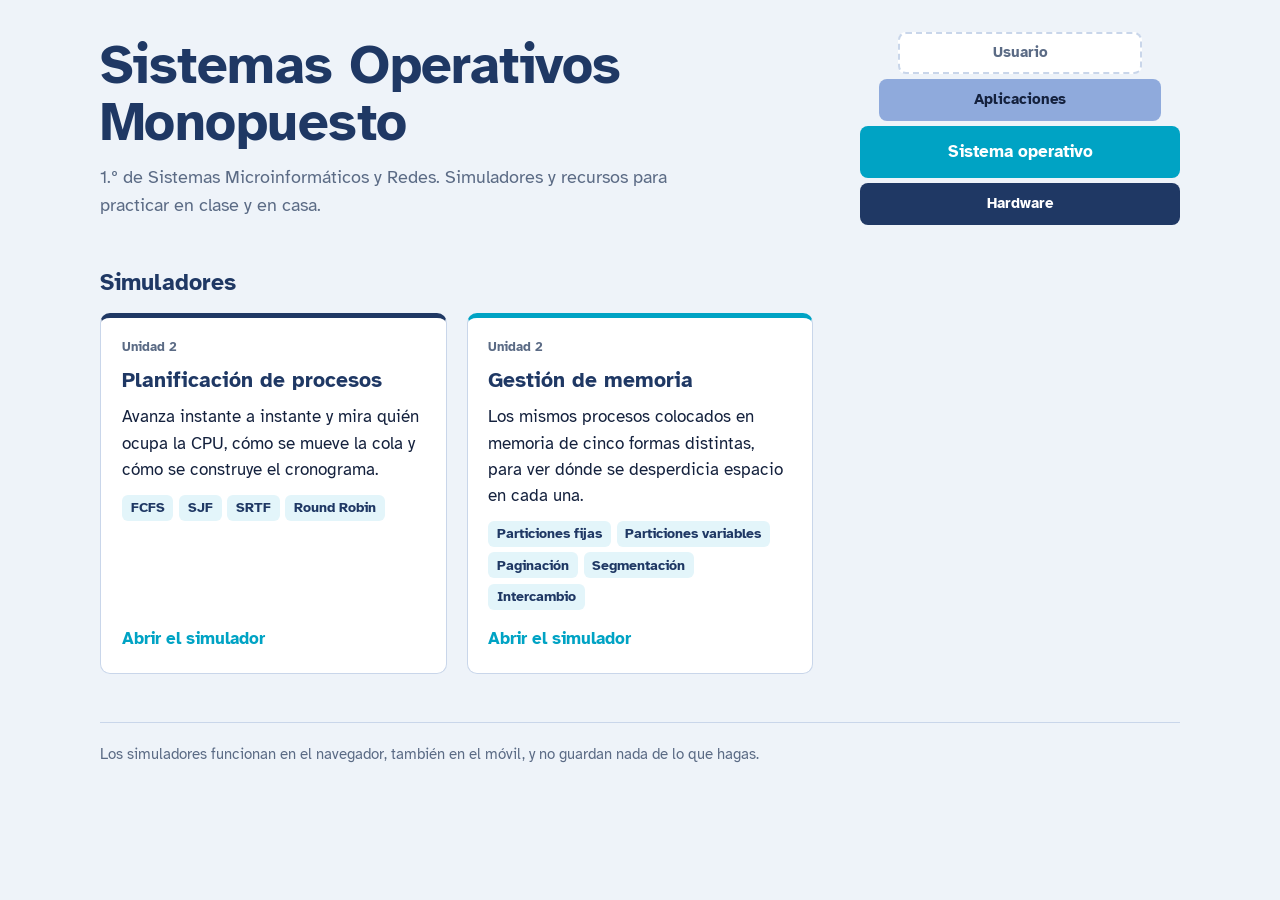
==== commit 69a98412: "Add files via upload Varios ficheros para modificar la construcción de la portada" ====
--- a/index.html
+++ b/index.html
@@ -15,43 +15,26 @@
 <div class="envoltorio">
   <header class="cabecera">
     <div class="titulo">
-      <h1 id="h1">Sistemas Operativos Monopuesto</h1>
-      <p class="sub" id="sub">1.º de Sistemas Microinformáticos y Redes. Simuladores y recursos para practicar en clase y en casa.</p>
+      <h1>Sistemas Operativos Monopuesto</h1>
+      <p class="sub">1.º de Sistemas Microinformáticos y Redes. Simuladores y recursos para practicar en clase y en casa.</p>
     </div>
-    <div class="idioma" id="idioma" role="group" aria-label="Idioma / Idioma">
-      <button type="button" data-idioma="es" aria-pressed="true">Castellano</button>
-      <button type="button" data-idioma="va" aria-pressed="false">Valencià</button>
+    <div class="capas" aria-hidden="true">
+      <span class="c-usuario">Usuario</span>
+      <span class="c-apps">Aplicaciones</span>
+      <span class="c-so">Sistema operativo</span>
+      <span class="c-hw">Hardware</span>
     </div>
   </header>
 
-  <div class="franja" aria-hidden="true">
-    <span class="so" style="flex:20">SO</span>
-    <span class="c1" style="flex:22">P1</span>
-    <span class="c2" style="flex:13">P2</span>
-    <span class="libre" style="flex:9"></span>
-    <span class="c3" style="flex:18">P3</span>
-    <span class="c4" style="flex:13">P4</span>
-    <span class="frag" style="flex:5"></span>
-  </div>
-
-  <main>
-    <section id="sec-simuladores" aria-labelledby="t-simuladores">
-      <h2 id="t-simuladores">Simuladores</h2>
-      <div class="tarjetas" id="tarjetas">
-        <noscript>
-          <p><a href="simuladores/planificacion/index.html">Planificación de procesos</a> · <a href="simuladores/memoria/index.html">Gestión de memoria</a></p>
-        </noscript>
-      </div>
-    </section>
-
-    <section aria-labelledby="t-curso">
-      <h2 id="t-curso">El curso, unidad a unidad</h2>
-      <div class="evaluaciones" id="evaluaciones"></div>
-    </section>
+  <main id="apartados">
+    <noscript>
+      <p><a href="simuladores/planificacion/index.html">Planificación de procesos</a></p>
+      <p><a href="simuladores/memoria/index.html">Gestión de memoria</a></p>
+    </noscript>
   </main>
 
   <footer>
-    <p id="pie">Los simuladores funcionan en el navegador, también en el móvil, y no guardan nada de lo que hagas.</p>
+    <p>Los simuladores funcionan en el navegador, también en el móvil, y no guardan nada de lo que hagas.</p>
   </footer>
 </div>
 <script src="assets/recursos.js"></script>
--- a/assets/som.css
+++ b/assets/som.css
@@ -32,28 +32,18 @@
 .envoltorio{max-width:1120px;margin:0 auto;padding:2rem 1.25rem 3rem}
 
 /* Cabecera */
-.cabecera{display:flex;flex-wrap:wrap;justify-content:space-between;align-items:flex-start;gap:1rem 2rem}
-.titulo{max-width:44rem}
+.cabecera{display:grid;grid-template-columns:1fr minmax(240px,320px);align-items:center;gap:1.5rem 3rem;margin-bottom:2.75rem}
 h1{margin:0;font-size:clamp(2.1rem,5.2vw,3.4rem);line-height:1.05;letter-spacing:-.01em;color:var(--navy)}
-.sub{margin:.7rem 0 0;color:var(--suave);font-size:1.12rem;max-width:56ch}
-.idioma{display:flex;border:1px solid var(--linea);border-radius:8px;overflow:hidden;background:var(--panel);flex:none}
-.idioma button{border:0;border-left:1px solid var(--linea);background:none;padding:.4rem .8rem;font-weight:700;cursor:pointer;font-size:.92rem}
-.idioma button:first-child{border-left:0}
-.idioma button[aria-pressed="true"]{background:var(--navy);color:var(--panel)}
+.sub{margin:.8rem 0 0;color:var(--suave);font-size:1.12rem;max-width:52ch}
 
-/* Franja de memoria: el guiño visual de la portada */
-.franja{display:flex;height:3rem;margin:1.75rem 0 2.5rem;border:2px solid var(--navy);border-radius:8px;overflow:hidden;background:var(--panel)}
-.franja span{display:flex;align-items:center;justify-content:center;font-weight:700;font-size:.85rem;border-left:1px solid var(--panel);transform-origin:left center;animation:crece .7s cubic-bezier(.2,.7,.2,1) both}
-.franja span:first-child{border-left:0}
-.franja .so{background:repeating-linear-gradient(135deg,color-mix(in srgb,var(--so) 18%,var(--panel)) 0 8px,color-mix(in srgb,var(--so) 30%,var(--panel)) 8px 16px);color:var(--tinta)}
-.franja .libre{background:var(--panel);border-left:1px dashed var(--linea)}
-.franja .frag{background:repeating-linear-gradient(45deg,transparent 0 5px,color-mix(in srgb,var(--aviso) 55%,var(--panel)) 5px 6px)}
-.franja .c1{background:var(--p1);color:var(--t1)} .franja .c2{background:var(--p2);color:var(--t2)}
-.franja .c3{background:var(--p3);color:var(--t3)} .franja .c4{background:var(--p4);color:var(--t4)}
-.franja span:nth-child(2){animation-delay:.08s} .franja span:nth-child(3){animation-delay:.16s}
-.franja span:nth-child(4){animation-delay:.24s} .franja span:nth-child(5){animation-delay:.32s}
-.franja span:nth-child(6){animation-delay:.4s}  .franja span:nth-child(7){animation-delay:.48s}
-@keyframes crece{from{opacity:0;transform:scaleX(.3)}to{opacity:1;transform:none}}
+/* Capas del ordenador: el guiño visual de la portada. El sistema operativo, en medio. */
+.capas{display:flex;flex-direction:column;gap:.35rem}
+.capas span{display:flex;align-items:center;justify-content:center;height:2.6rem;border-radius:8px;font-weight:700;font-size:.95rem;animation:aparece .5s cubic-bezier(.2,.7,.2,1) both}
+.c-hw{background:var(--navy);color:var(--panel);animation-delay:0s!important}
+.c-so{background:var(--cian);color:#FFFFFF;height:3.2rem!important;font-size:1.05rem!important;animation-delay:.12s!important}
+.c-apps{background:var(--p3);color:var(--t3);margin:0 1.2rem;animation-delay:.24s!important}
+.c-usuario{background:var(--panel);color:var(--suave);border:2px dashed var(--linea);margin:0 2.4rem;animation-delay:.36s!important}
+@keyframes aparece{from{opacity:0;transform:translateY(10px)}to{opacity:1;transform:none}}
 
 h2{margin:0 0 1rem;font-size:1.45rem;color:var(--navy);line-height:1.2}
 section+section{margin-top:3rem}
@@ -73,25 +63,8 @@
 .temas li{font-size:.85rem;padding:.15rem .55rem;border-radius:6px;background:var(--cian-claro);color:var(--navy);font-weight:700}
 .abrir{margin-top:auto;padding-top:.3rem;font-weight:700;color:var(--cian)}
 
-/* Unidades por evaluación */
-.evaluaciones{display:grid;grid-template-columns:repeat(3,1fr);gap:1.25rem;align-items:start}
-.evaluacion{background:var(--panel);border:1px solid var(--linea);border-radius:10px;padding:1rem 1.1rem}
-.evaluacion h3{margin:0 0 .6rem;font-size:1.05rem;color:var(--suave)}
-.unidades{list-style:none;margin:0;padding:0}
-.unidad{display:grid;grid-template-columns:2.6rem 1fr;gap:.2rem .7rem;padding:.65rem 0;border-top:1px solid var(--linea)}
-.unidad:first-child{border-top:0;padding-top:.2rem}
-.num{grid-row:span 2;display:flex;align-items:center;justify-content:center;width:2.6rem;height:2.6rem;border-radius:8px;background:var(--fondo);color:var(--suave);font-weight:700;font-size:.95rem;border:1px solid var(--linea)}
-.unidad.con-recursos .num{background:var(--navy);color:var(--panel);border-color:var(--navy)}
-.unidad .nombre{font-weight:700;line-height:1.3;align-self:center}
-.unidad .enlaces{display:flex;flex-direction:column;gap:.15rem;font-size:.92rem}
-.unidad .enlaces a{color:var(--cian);font-weight:700;text-decoration:none}
-.unidad .enlaces a:hover{text-decoration:underline}
-.unidad .enlaces small{color:var(--suave);font-weight:400}
-.vacio{color:var(--suave);font-size:.88rem}
-
 footer{margin-top:3rem;padding-top:1.25rem;border-top:1px solid var(--linea);color:var(--suave);font-size:.92rem}
 footer p{margin:0;max-width:70ch}
 
-@media (max-width:900px){.evaluaciones{grid-template-columns:1fr}}
-@media (max-width:560px){.franja span{font-size:.72rem}}
+@media (max-width:760px){.cabecera{grid-template-columns:1fr}.capas{max-width:340px}}
 @media (prefers-reduced-motion:reduce){*{animation:none!important;transition:none!important}}
